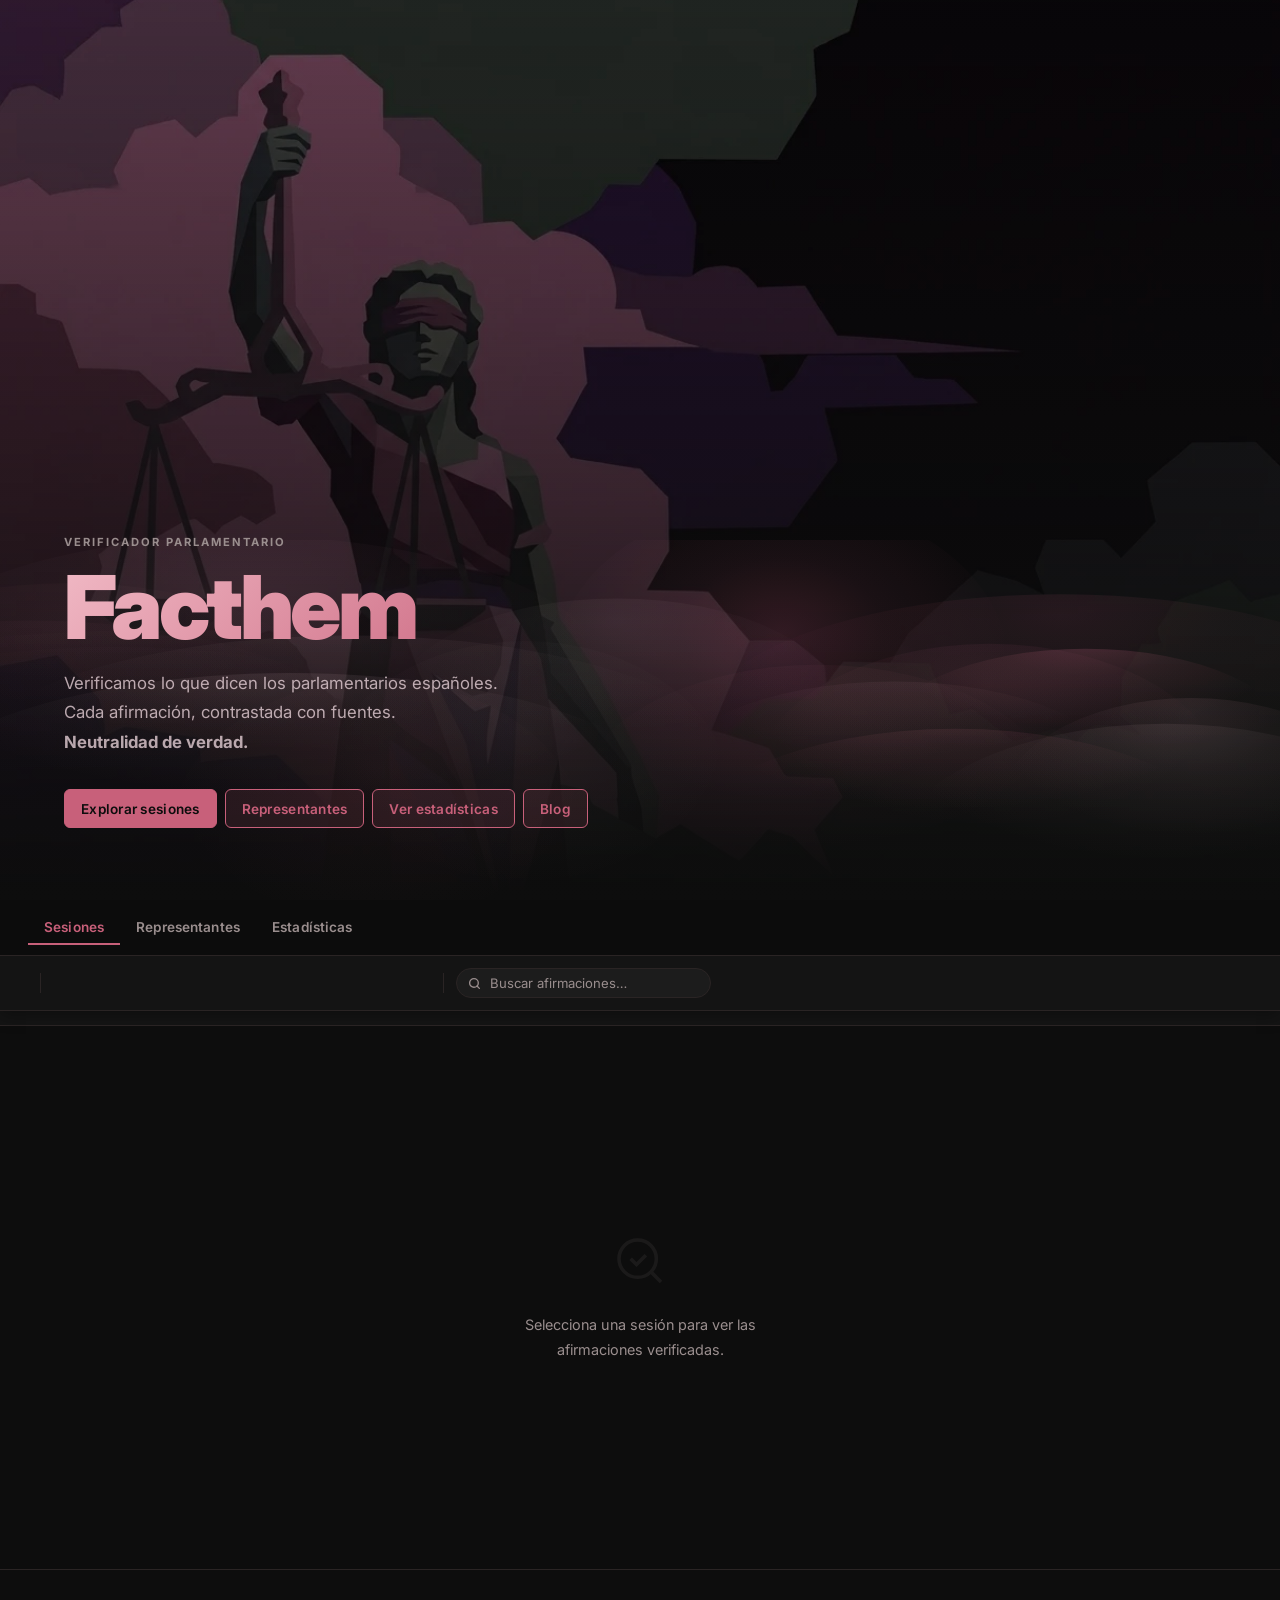
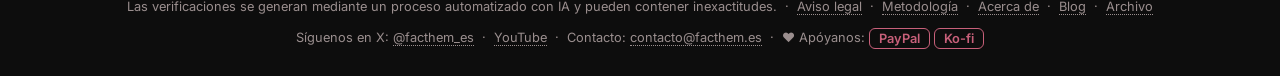
==== index.html @ 8d60a0af "added more importance for salaries" ====
<!DOCTYPE html>
<html lang="es">
<head>
  <meta charset="UTF-8" />
  <meta name="viewport" content="width=device-width, initial-scale=1.0" />
  <title>Facthem — salarios y verificaciones de políticos del Congreso</title>
  <meta name="description" content="Consulta afirmaciones verificadas y salarios públicos de políticos del Congreso: sueldo mensual, salario anual, complementos e indemnizaciones de diputados y representantes." />

  <!-- Canonical -->
  <link rel="canonical" href="https://facthem.es/" />

  <!-- Open Graph -->
  <meta property="og:type" content="website" />
  <meta property="og:url" content="https://facthem.es/" />
  <meta property="og:title" content="Facthem — salarios y verificaciones de políticos del Congreso" />
  <meta property="og:description" content="Afirmaciones verificadas y salarios públicos de políticos del Congreso: sueldo mensual, salario anual, complementos e indemnizaciones." />
  <meta property="og:image" content="https://facthem.es/assets/portada_opt.png" />
  <meta property="og:locale" content="es_ES" />
  <meta property="og:site_name" content="Facthem" />

  <!-- Twitter/X Card -->
  <meta name="twitter:card" content="summary_large_image" />
  <meta name="twitter:site" content="@facthem_ES" />
  <meta name="twitter:title" content="Facthem — salarios y verificaciones del Congreso" />
  <meta name="twitter:description" content="Consulta afirmaciones verificadas y salarios públicos de políticos del Congreso." />
  <meta name="twitter:image" content="https://facthem.es/assets/portada_opt.png" />

  <!-- Favicon -->
  <link rel="icon" href="/assets/favicon.ico" sizes="any" />
  <link rel="icon" type="image/png" sizes="32x32" href="/assets/favicon-32x32.png" />
  <link rel="icon" type="image/png" sizes="16x16" href="/assets/favicon-16x16.png" />
  <link rel="apple-touch-icon" href="/assets/apple-touch-icon.png" />
  <link rel="manifest" href="/assets/site.webmanifest" />

  <!-- Theme color -->
  <meta name="theme-color" content="#0f0f0f" />

  <!-- Structured data -->
  <script type="application/ld+json">
  {
    "@context": "https://schema.org",
    "@type": "WebSite",
    "name": "Facthem",
    "url": "https://facthem.es",
    "description": "Verificador de afirmaciones y salarios públicos de parlamentarios españoles",
    "inLanguage": "es",
    "publisher": {
      "@type": "Organization",
      "name": "Facthem",
      "url": "https://facthem.es",
      "sameAs": ["https://twitter.com/facthem_ES"]
    },
    "potentialAction": {
      "@type": "SearchAction",
      "target": {
        "@type": "EntryPoint",
        "urlTemplate": "https://facthem.es/?q={search_term_string}"
      },
      "query-input": "required name=search_term_string"
    }
  }
  </script>
  <script type="application/ld+json" id="salary-dataset-ld">
  {
    "@context": "https://schema.org",
    "@type": "Dataset",
    "name": "Salarios de políticos del Congreso de los Diputados",
    "description": "Datos consultables de sueldo mensual, salario anual, salario base, complementos e indemnizaciones de políticos del Congreso y representantes incluidos en Facthem.",
    "url": "https://facthem.es/?tab=parlamentarios",
    "inLanguage": "es",
    "keywords": [
      "salario políticos Congreso",
      "sueldo diputados",
      "salario anual políticos",
      "retribuciones Congreso",
      "complementos diputados",
      "indemnizaciones parlamentarias"
    ],
    "publisher": {
      "@type": "Organization",
      "name": "Facthem",
      "url": "https://facthem.es"
    },
    "variableMeasured": [
      "sueldo mensual total",
      "salario anual",
      "salario base mensual",
      "complementos",
      "indemnización"
    ]
  }
  </script>

  <!-- Supabase config — safe to expose (anon key, RLS enforced) -->
  <script>
    const SUPABASE_URL  = 'https://kivkdkddhjkrdafkgxmb.supabase.co';
    const SUPABASE_ANON = 'sb_publishable_hZ4T6T0F_whJfF2jjBnYJw_JJnsEdBJ';
    window.SUPABASE_URL = SUPABASE_URL;
    window.SUPABASE_ANON = SUPABASE_ANON;
  </script>

  <link rel="preconnect" href="https://fonts.googleapis.com" />
  <link rel="preconnect" href="https://fonts.gstatic.com" crossorigin />
  <link rel="preconnect" href="https://esm.sh" crossorigin />
  <link rel="preload" as="image" href="/assets/portada.webp" fetchpriority="high" />
  <link rel="preload" href="https://fonts.googleapis.com/css2?family=Inter:wght@400;500;600;700;800;900&display=swap" as="style" onload="this.onload=null;this.rel='stylesheet'" />
  <noscript><link rel="stylesheet" href="https://fonts.googleapis.com/css2?family=Inter:wght@400;500;600;700;800;900&display=swap" /></noscript>
  <link rel="stylesheet" href="css/style.css?v=20260521-salary-seo" />
  <!-- Google Tag Manager — deferred to avoid render-blocking -->
  <script>
    window.addEventListener('load', function() {
      (function(w,d,s,l,i){w[l]=w[l]||[];w[l].push({'gtm.start':new Date().getTime(),event:'gtm.js'});var f=d.getElementsByTagName(s)[0],j=d.createElement(s),dl=l!='dataLayer'?'&l='+l:'';j.async=true;j.src='https://www.googletagmanager.com/gtm.js?id='+i+dl;f.parentNode.insertBefore(j,f);})(window,document,'script','dataLayer','GTM-M6ZJVS39');
    });
  </script>
</head>
<body>
  <!-- Google Tag Manager (noscript) -->
  <noscript><iframe src="https://www.googletagmanager.com/ns.html?id=GTM-M6ZJVS39" height="0" width="0" style="display:none;visibility:hidden"></iframe></noscript>

  <!-- ── Hero ──────────────────────────────────────────────────────────────── -->
  <section class="hero">
    <div class="hero-content">
      <p class="hero-tagline">verificador parlamentario</p>
      <h1 class="hero-title">Facthem</h1>
      <p class="hero-subtitle">
        Verificamos lo que dicen los parlamentarios españoles.<br>
        Cada afirmación, contrastada con fuentes.
        <br><b>Neutralidad de verdad.</b>
      </p>
      <div class="hero-actions">
        <a class="hero-cta hero-cta--primary" href="#app-header" data-cta="sesiones">Explorar sesiones</a>
        <a class="hero-cta hero-cta--secondary" href="#app-header" data-cta="busqueda">Representantes</a>
        <a class="hero-cta hero-cta--secondary" href="#app-header" data-cta="estadisticas">Ver estadísticas</a>
        <a class="hero-cta hero-cta--secondary" href="blog.html">Blog</a>
      </div>
    </div>
  </section>

  <!-- ── Sticky app header ──────────────────────────────────────────────────── -->
  <header class="site-header" id="app-header">
    <nav class="tabs">
      <button class="tab-button active" data-tab="view-sesiones">Sesiones</button>
      <button class="tab-button" data-tab="view-busqueda">Representantes</button>
      <button class="tab-button" data-tab="view-estadisticas">Estadísticas</button>
    </nav>
    <span id="header-stats" aria-live="polite"></span>
  </header>

  <!-- ── App Views ─────────────────────────────────────────────────────────── -->
  <div class="view-container active" id="view-sesiones">
    <main id="main">

      <!-- Mobile filters toggle -->
      <button id="btn-filters-toggle" type="button" aria-expanded="false" aria-controls="filters">
        <svg width="14" height="14" viewBox="0 0 24 24" fill="none" stroke="currentColor" stroke-width="2.5" stroke-linecap="round" stroke-linejoin="round" aria-hidden="true"><line x1="4" y1="6" x2="20" y2="6"/><line x1="8" y1="12" x2="20" y2="12"/><line x1="12" y1="18" x2="20" y2="18"/></svg>
        Filtros
        <span id="filters-badge" hidden></span>
        <svg class="filters-toggle-chevron" width="12" height="12" viewBox="0 0 24 24" fill="none" stroke="currentColor" stroke-width="2.5" stroke-linecap="round" stroke-linejoin="round" aria-hidden="true"><polyline points="6 9 12 15 18 9"/></svg>
      </button>

      <!-- Unified filters bar: session selector + content filters -->
      <div id="filters">
        <div class="session-calendar-wrap" id="session-calendar-wrap"></div>

        <span class="filter-sep"></span>

        <div class="multisel" id="ms-resultado" data-placeholder="Resultado" aria-label="Filtrar por resultado"></div>
        <div class="multisel" id="ms-tematico"  data-placeholder="Temática"  aria-label="Filtrar por ámbito temático"></div>
        <div class="multisel" id="ms-politico"  data-placeholder="Político"  aria-label="Filtrar por político"></div>

        <span class="filter-sep"></span>

        <div class="search-wrap">
          <svg class="search-icon" width="13" height="13" viewBox="0 0 24 24" fill="none" stroke="currentColor" stroke-width="2.5" stroke-linecap="round" stroke-linejoin="round" aria-hidden="true">
            <circle cx="11" cy="11" r="8"/><path d="m21 21-4.35-4.35"/>
          </svg>
          <input type="search" id="search-claim" placeholder="Buscar afirmaciones…" aria-label="Buscar en afirmaciones" autocomplete="off" spellcheck="false">
        </div>

        <button id="btn-clear-filters" hidden type="button" aria-label="Limpiar todos los filtros">Limpiar filtros</button>
      </div>

      <!-- Active filter pills -->
      <div id="filter-pills" hidden aria-live="polite"></div>

      <!-- Claims -->
      <div id="claims-area">
        <div id="claims-count" aria-live="polite" hidden></div>
        <div id="claims-container">
          <div class="welcome">
            <svg width="56" height="56" viewBox="0 0 24 24" fill="none" stroke="currentColor" stroke-width="1.5">
              <circle cx="11" cy="11" r="8"/>
              <path d="m21 21-4.35-4.35"/>
              <polyline points="8 11 10.5 13.5 14.5 9.5"/>
            </svg>
            <p>Selecciona una sesión para ver las afirmaciones verificadas.</p>
          </div>
        </div>
      </div>

    </main>
  </div>

  <div class="view-container search-view" id="view-busqueda">
    <div class="search-view-content">
      <div class="search-input-area">
        <div class="politician-combobox" id="politician-combobox">
          <div class="search-wrap search-wrap--lg">
            <svg class="search-icon" width="16" height="16" viewBox="0 0 24 24" fill="none" stroke="currentColor" stroke-width="2.5" stroke-linecap="round" stroke-linejoin="round" aria-hidden="true">
              <circle cx="11" cy="11" r="8"/><path d="m21 21-4.35-4.35"/>
            </svg>
            <input
              type="text"
              id="politician-search-input"
              class="politician-search-input"
              placeholder="Escribe el nombre de un político…"
              autocomplete="off"
              spellcheck="false"
              role="combobox"
              aria-autocomplete="list"
              aria-expanded="false"
              aria-controls="politician-suggestions"
              aria-haspopup="listbox"
            />
            <button class="search-clear-btn" id="search-clear-btn" aria-label="Limpiar búsqueda" hidden>✕</button>
          </div>
          <ul id="politician-suggestions" class="politician-suggestions" role="listbox" aria-label="Políticos sugeridos" hidden></ul>
        </div>
      </div>
      <div id="search-filters" hidden>
        <div class="multisel" id="ms-search-resultado" data-placeholder="Resultado" aria-label="Filtrar por resultado"></div>
        <div class="multisel" id="ms-search-tematico"  data-placeholder="Temática"  aria-label="Filtrar por temática"></div>
        <span class="filter-sep"></span>
        <div class="search-wrap">
          <svg class="search-icon" width="13" height="13" viewBox="0 0 24 24" fill="none" stroke="currentColor" stroke-width="2.5" stroke-linecap="round" stroke-linejoin="round" aria-hidden="true">
            <circle cx="11" cy="11" r="8"/><path d="m21 21-4.35-4.35"/>
          </svg>
          <input type="search" id="search-busqueda-claim" placeholder="Buscar afirmaciones…"
                 aria-label="Buscar en afirmaciones del representante" autocomplete="off" spellcheck="false">
        </div>
      </div>
      <div id="search-results-area" class="search-results-area">
        <div class="search-welcome">
          <svg width="48" height="48" viewBox="0 0 24 24" fill="none" stroke="currentColor" stroke-width="1.5">
            <circle cx="11" cy="11" r="8"/><path d="m21 21-4.35-4.35"/>
          </svg>
          <p>Busca un político para ver todas sus afirmaciones verificadas.</p>
          <p class="search-welcome-secondary">Incluye datos públicos de retribución cuando están disponibles.</p>
        </div>
      </div>
    </div>
  </div>

  <div class="view-container dashboard-view" id="view-estadisticas">
    <div class="dashboard-content">
      <h2 class="dashboard-title">Estadísticas Globales</h2>
      <div id="dashboard-loading" class="loading">Cargando estadísticas…</div>
      <div id="dashboard-grid" class="dashboard-grid hidden"></div>
    </div>
  </div>

  <footer class="site-footer">
    <p class="footer-links">
      Las verificaciones se generan mediante un proceso automatizado con IA y pueden contener inexactitudes.
      &nbsp;·&nbsp;
      <a href="aviso.html" class="footer-link">Aviso legal</a>
      &nbsp;·&nbsp;
      <a href="metodologia.html" class="footer-link">Metodología</a>
      &nbsp;·&nbsp;
      <a href="acerca.html" class="footer-link">Acerca de</a>
      &nbsp;·&nbsp;
      <a href="blog.html" class="footer-link">Blog</a>
      &nbsp;·&nbsp;
      <a href="archive.html" class="footer-link">Archivo</a>
    </p>
    <p class="footer-links footer-links--secondary">
      Síguenos en X: <a href="https://x.com/facthem_es" class="footer-link" target="_blank" rel="noopener">@facthem_es</a>
      &nbsp;·&nbsp;
      <a href="https://www.youtube.com/@facthem_es" class="footer-link" target="_blank" rel="noopener">YouTube</a>
      &nbsp;·&nbsp;
      Contacto: <a class="footer-email" href="#" aria-label="Dirección de contacto"></a>
      &nbsp;·&nbsp;
      ♥ Apóyanos:
      <a href="https://paypal.me/hcasero" class="donate-btn" target="_blank" rel="noopener">PayPal</a>
      <a href="https://ko-fi.com/hugocasero" class="donate-btn" target="_blank" rel="noopener">Ko-fi</a>
    </p>
  </footer>

  <!-- ── Claim detail modal ───────────────────────────────────────────────── -->
  <div id="modal-overlay" role="dialog" aria-modal="true" aria-labelledby="modal-content">
    <div id="modal-card">
      <button id="modal-close" aria-label="Cerrar">✕</button>
      <div id="modal-content"></div>
    </div>
  </div>

  <script src="assets/salary-data.js?v=20260510"></script>
  <script type="module" src="js/app.js?v=20260521-salary-seo"></script>
  <script>
    window.addEventListener('error', function(e) {
      if (e.filename && e.filename.includes('supabase')) {
        var lbl = document.getElementById('session-cal-label');
        if (lbl) lbl.textContent = 'Error de conexión — recarga la página';
      }
    });
  </script>
  <script src="js/mist.js" defer></script>
  <script>
    (function () {
      var u = 'contacto', d = 'facthem' + '.' + 'es';
      var el = document.querySelector('.footer-email');
      if (el) { el.href = 'mailto:' + u + '@' + d; el.textContent = u + '\u0040' + d; }
    })();
  </script>
</body>
</html>
---- css/style.css ----
/* ── Variables ────────────────────────────────────────────────────────────── */
:root {
  --c-bg: #0d0d0d;
  --c-surface: #141414;
  --c-surface-2: #1c1c1c;
  --c-border: #2a2424;
  --c-text: #e4e0e0;
  --c-text-muted: #9a8e8e;
  --c-accent: #c8607a;
  --c-accent-dim: rgba(200, 96, 122, .12);

  --c-verdadero: #3da966;
  --c-falso: #c43e5e;
  --c-enganoso: #b07825;
  --c-parcial: #3890bc;
  --c-nv: #5c4a52;

  --c-verdadero-bg: rgba(61, 169, 102, .07);
  --c-falso-bg: rgba(196, 62, 94, .08);
  --c-enganoso-bg: rgba(176, 120, 37, .07);
  --c-parcial-bg: rgba(56, 144, 188, .07);
  --c-nv-bg: rgba(255, 255, 255, .02);

  --sidebar-w: 280px;
  --radius: 6px;
  --radius-sm: 4px;
  --radius-xs: 2px;
  --header-h: 56px;
  --shadow: 0 2px 8px rgba(0, 0, 0, .6);
  --shadow-md: 0 6px 20px rgba(0, 0, 0, .7);
}

/* ── Reset ────────────────────────────────────────────────────────────────── */
*,
*::before,
*::after {
  box-sizing: border-box;
  margin: 0;
  padding: 0;
}

html {
  scroll-behavior: smooth;
}

body {
  font-family: 'Inter', 'Segoe UI', system-ui, -apple-system, sans-serif;
  font-size: 16px;
  background: var(--c-bg);
  color: var(--c-text);
  min-height: 100vh;
  display: flex;
  flex-direction: column;
  -webkit-font-smoothing: antialiased;
}

/* ── Hero ─────────────────────────────────────────────────────────────────── */
.hero {
  position: relative;
  min-height: 100vh;
  min-height: 100dvh;
  display: flex;
  align-items: flex-end;
  padding: 5rem 5vw 4.5rem;
  flex-shrink: 0;
  overflow: hidden;
}

.hero::before {
  content: '';
  position: absolute;
  inset: 0;
  background: url('../assets/portada.webp') center 30% / cover no-repeat;
  transform: scale(var(--hero-scale, 1));
  transform-origin: center 30%;
  will-change: transform;
}

.hero::after {
  content: '';
  position: absolute;
  inset: 0;
  background: linear-gradient(to bottom,
      rgba(13, 13, 13, .2) 0%,
      rgba(13, 13, 13, .6) 55%,
      rgba(13, 13, 13, 1) 100%);
  pointer-events: none;
}

.hero-content {
  position: relative;
  z-index: 2;
  max-width: 600px;
}

.hero-tagline {
  font-size: .7rem;
  font-weight: 700;
  color: var(--c-text-muted);
  letter-spacing: .18em;
  text-transform: uppercase;
  margin-bottom: .875rem;
}

.hero-title {
  font-size: clamp(3.25rem, 8vw, 5.5rem);
  font-weight: 900;
  letter-spacing: -.04em;
  line-height: 1;
  background: linear-gradient(135deg, #f0b8c4 0%, #c8607a 100%);
  -webkit-background-clip: text;
  -webkit-text-fill-color: transparent;
  background-clip: text;
  margin-bottom: 1.125rem;
}

.hero-subtitle {
  font-size: 1.05rem;
  line-height: 1.75;
  color: rgba(232, 210, 216, .78);
  max-width: 460px;
  margin-bottom: 2rem;
}

.hero-actions {
  display: flex;
  gap: .5rem;
  flex-wrap: nowrap;
}

.hero-cta {
  display: inline-flex;
  align-items: center;
  gap: .5rem;
  padding: .65rem 1rem;
  font-size: .85rem;
  font-weight: 600;
  font-family: inherit;
  border-radius: var(--radius);
  text-decoration: none;
  letter-spacing: .02em;
  transition: background .15s, color .15s, border-color .15s;
  cursor: pointer;
}

.hero-cta--primary {
  background: var(--c-accent);
  border: 1px solid var(--c-accent);
  color: var(--c-bg);
}

.hero-cta--primary:hover {
  background: #d97090;
  border-color: #d97090;
}

.hero-cta--secondary {
  background: var(--c-accent-dim);
  border: 1px solid var(--c-accent);
  color: var(--c-accent);
}

.hero-cta--secondary:hover {
  background: rgba(200, 96, 122, .22);
}

/* ── Header ───────────────────────────────────────────────────────────────── */
.site-header {
  background: rgba(13, 13, 13, .9);
  backdrop-filter: blur(14px);
  -webkit-backdrop-filter: blur(14px);
  border-bottom: 1px solid var(--c-border);
  height: var(--header-h);
  padding: 0 1.75rem;
  display: flex;
  align-items: center;
  position: sticky;
  top: 0;
  z-index: 10;
  flex-shrink: 0;
}

/* ── Header stats ─────────────────────────────────────────────────────────── */
#header-stats {
  margin-left: auto;
  font-size: .72rem;
  font-weight: 500;
  color: var(--c-text-muted);
  letter-spacing: .02em;
  white-space: nowrap;
}

#header-stats strong {
  color: var(--c-text);
  font-weight: 700;
}

/* ── Tabs ─────────────────────────────────────────────────────────────────── */
.tabs {
  display: flex;
  gap: 0;
}

.tab-button {
  background: none;
  border: none;
  border-bottom: 2px solid transparent;
  padding: .5rem 1rem;
  font-size: .85rem;
  font-weight: 600;
  color: var(--c-text-muted);
  cursor: pointer;
  transition: color .15s, border-color .15s;
  font-family: inherit;
  letter-spacing: .01em;
  border-radius: 0;
}

.tab-button:hover {
  color: var(--c-text);
}

.tab-button.active {
  color: var(--c-accent);
  border-bottom-color: var(--c-accent);
}

/* ── Views ────────────────────────────────────────────────────────────────── */
.view-container {
  display: none;
  flex: 1;
  overflow: hidden;
  height: calc(100vh - var(--header-h));
  height: calc(100dvh - var(--header-h));
}

.view-container.active {
  display: flex;
}

.dashboard-view.active {
  display: block;
}

/* ── Main ─────────────────────────────────────────────────────────────────── */
#main {
  flex: 1;
  display: flex;
  flex-direction: column;
  overflow: hidden;
  background: var(--c-bg);
}

/* ── Filters bar ──────────────────────────────────────────────────────────── */
#filters {
  background: var(--c-surface);
  border-bottom: 1px solid var(--c-border);
  padding: .75rem 1.75rem;
  display: flex;
  gap: .6rem;
  flex-wrap: wrap;
  align-items: center;
  box-shadow: 0 4px 16px rgba(0, 0, 0, .35);
  position: relative;
  z-index: 9;
  flex-shrink: 0;
}

#filters select {
  padding: .38rem 2rem .38rem 1rem;
  border: 1px solid var(--c-border);
  border-radius: 20px;
  background-color: var(--c-surface-2);
  background-image: url("data:image/svg+xml,%3Csvg xmlns='http://www.w3.org/2000/svg' width='10' height='10' viewBox='0 0 24 24' fill='none' stroke='%236a6060' stroke-width='2.5' stroke-linecap='round' stroke-linejoin='round'%3E%3Cpolyline points='6 9 12 15 18 9'/%3E%3C/svg%3E");
  background-repeat: no-repeat;
  background-position: right .75rem center;
  color: var(--c-text);
  font-size: .82rem;
  font-family: inherit;
  cursor: pointer;
  transition: border-color .15s, background-color .15s;
  appearance: none;
  -webkit-appearance: none;
  line-height: 1.4;
}

#filters select:hover {
  border-color: var(--c-accent);
}

#filters select:focus {
  outline: 2px solid rgba(200, 96, 122, .4);
  outline-offset: 2px;
}

#filters select option {
  background: #1c1c1c;
  color: #e4e0e0;
  padding: .35rem .75rem;
  font-size: .82rem;
}

#filters select optgroup {
  background: #141414;
  color: #6a6060;
  font-size: .75rem;
}

#filter-session {
  min-width: 200px;
  font-weight: 600;
}

/* ── Search in filters bar ────────────────────────────────────────────────── */
.search-wrap {
  position: relative;
  display: flex;
  align-items: center;
}

.search-icon {
  position: absolute;
  left: .75rem;
  color: var(--c-text-muted);
  pointer-events: none;
  flex-shrink: 0;
}

#search-claim {
  padding: .38rem 1rem .38rem 2.1rem;
  border: 1px solid var(--c-border);
  border-radius: 20px;
  background: var(--c-surface-2);
  color: var(--c-text);
  font-size: .82rem;
  font-family: inherit;
  min-width: 190px;
  transition: border-color .15s, background-color .15s;
  outline: none;
  -webkit-appearance: none;
}

#search-claim::placeholder {
  color: var(--c-text-muted);
}

#search-claim:hover {
  border-color: var(--c-accent);
}

#search-claim:focus {
  outline: 2px solid rgba(200, 96, 122, .4);
  outline-offset: 2px;
}

#search-claim::-webkit-search-cancel-button {
  cursor: pointer;
  opacity: .5;
}

#search-filters {
  display: flex;
  gap: .6rem;
  flex-wrap: wrap;
  align-items: center;
  margin: 0 0 1.25rem;
  padding: .6rem .875rem;
  background: var(--c-surface);
  border: 1px solid var(--c-border);
  border-radius: var(--radius);
}

#search-busqueda-claim {
  padding: .38rem 1rem .38rem 2.1rem;
  border: 1px solid var(--c-border);
  border-radius: 20px;
  background: var(--c-surface-2);
  color: var(--c-text);
  font-size: .82rem;
  font-family: inherit;
  min-width: 190px;
  transition: border-color .15s, background-color .15s;
  outline: none;
  -webkit-appearance: none;
}
#search-busqueda-claim::placeholder { color: var(--c-text-muted); }
#search-busqueda-claim:hover { border-color: var(--c-accent); }
#search-busqueda-claim:focus { outline: 2px solid rgba(200, 96, 122, .4); outline-offset: 2px; }
#search-busqueda-claim::-webkit-search-cancel-button { cursor: pointer; opacity: .5; }

.filter-sep {
  width: 1px;
  height: 1.25rem;
  background: var(--c-border);
  flex-shrink: 0;
  margin: 0 .125rem;
}

/* ── Claims area ──────────────────────────────────────────────────────────── */
#claims-area {
  flex: 1;
  overflow-y: auto;
  padding: 1.5rem 1.75rem;
}

#claims-container {
  display: grid;
  grid-template-columns: repeat(3, 1fr);
  gap: 1.25rem;
  align-content: start;
}

/* ── Session divider (multi-session days) ─────────────────────────────────── */
.session-divider {
  grid-column: 1 / -1;
  display: flex;
  align-items: center;
  gap: .75rem;
  margin-top: .25rem;
}

.session-divider span {
  font-size: .72rem;
  font-weight: 700;
  text-transform: uppercase;
  letter-spacing: .06em;
  color: var(--c-text-muted);
  white-space: nowrap;
}

.session-divider::after {
  content: '';
  flex: 1;
  height: 1px;
  background: var(--c-border);
}

/* ── Claim card ───────────────────────────────────────────────────────────── */
.claim-card {
  position: relative;
  background: var(--c-surface);
  border: 1px solid var(--c-border);
  border-top: 3px solid var(--c-nv);
  border-radius: var(--radius);
  padding: 1.25rem;
  box-shadow: var(--shadow);
  transition: box-shadow .15s, transform .1s;
  display: flex;
  flex-direction: column;
}

.claim-card[data-gobierno] {
  overflow: hidden;
}

.claim-card[data-gobierno]::after {
  content: '🏛️';
  position: absolute;
  bottom: -1.20rem;
  right: -2rem;
  font-size: 8rem;
  opacity: .05;
  pointer-events: none;
  line-height: 1;
}

.claim-card:hover {
  box-shadow: var(--shadow-md);
  transform: translateY(-1px);
}

.claim-card[data-resultado="verdadero"] {
  border-top-color: var(--c-verdadero);
  background: linear-gradient(180deg, var(--c-verdadero-bg) 0%, var(--c-surface) 35%);
}

.claim-card[data-resultado="falso"] {
  border-top-color: var(--c-falso);
  background: linear-gradient(180deg, var(--c-falso-bg) 0%, var(--c-surface) 35%);
}

.claim-card[data-resultado="enganoso"] {
  border-top-color: var(--c-enganoso);
  background: linear-gradient(180deg, var(--c-enganoso-bg) 0%, var(--c-surface) 35%);
}

.claim-card[data-resultado="parcial"] {
  border-top-color: var(--c-parcial);
  background: linear-gradient(180deg, var(--c-parcial-bg) 0%, var(--c-surface) 35%);
}

.claim-card[data-resultado="nv"] {
  border-top-color: var(--c-nv);
  background: linear-gradient(180deg, var(--c-nv-bg) 0%, var(--c-surface) 35%);
}

.claim-header {
  display: flex;
  justify-content: space-between;
  align-items: flex-start;
  gap: .75rem;
  margin-bottom: .875rem;
  flex-wrap: wrap;
}

.claim-meta-top {
  display: flex;
  align-items: center;
  gap: .4rem;
  flex-wrap: wrap;
  flex: 1;
  min-width: 0;
}

.politician-name {
  font-weight: 700;
  font-size: .9rem;
  color: var(--c-text);
}

.politician-link {
  color: inherit;
  font-weight: inherit;
  text-decoration: none;
}

.politician-link:hover {
  color: var(--c-accent);
}

.politician-name.unknown {
  color: var(--c-text-muted);
  font-style: italic;
}

.grupo-badge {
  font-size: .65rem;
  font-weight: 500;
  padding: .15rem .4rem;
  border-radius: var(--radius-xs);
  background: rgba(255, 255, 255, .05);
  color: var(--c-text-muted);
  border: 1px solid var(--c-border);
  white-space: nowrap;
}

.politician-partido {
  font-size: .75rem;
  font-weight: 400;
  color: var(--c-text-muted);
  margin-left: .25rem;
}

.politician-gobierno {
  font-size: .8rem;
  margin-left: .35rem;
  cursor: default;
}

/* ── Resultado badge ──────────────────────────────────────────────────────── */
.resultado-badge {
  font-size: .65rem;
  font-weight: 800;
  letter-spacing: .08em;
  padding: .3rem .7rem;
  border-radius: var(--radius-xs);
  white-space: nowrap;
  flex-shrink: 0;
  text-transform: uppercase;
  display: inline-flex;
  align-items: center;
  gap: .3rem;
}

.resultado-badge::before {
  content: '';
  display: inline-block;
  width: 6px;
  height: 6px;
  border-radius: 50%;
  background: currentColor;
  flex-shrink: 0;
}

.resultado-verdadero {
  background: rgba(61, 169, 102, .15);
  color: var(--c-verdadero);
  border: 1px solid rgba(61, 169, 102, .4);
}

.resultado-falso {
  background: rgba(196, 62, 94, .15);
  color: var(--c-falso);
  border: 1px solid rgba(196, 62, 94, .4);
}

.resultado-enganoso {
  background: rgba(176, 120, 37, .15);
  color: var(--c-enganoso);
  border: 1px solid rgba(176, 120, 37, .4);
}

.resultado-parcial {
  background: rgba(56, 144, 188, .15);
  color: var(--c-parcial);
  border: 1px solid rgba(56, 144, 188, .4);
}

.resultado-nv {
  background: rgba(92, 74, 82, .2);
  color: #8a7880;
  border: 1px solid rgba(92, 74, 82, .35);
}

/* ── Claim text ───────────────────────────────────────────────────────────── */
.claim-text {
  font-size: .9rem;
  line-height: 1.7;
  color: var(--c-text);
  padding: 0 0 .875rem 2.25rem;
  margin-bottom: 0;
  cursor: help;
  font-style: italic;
  flex: 1;
  position: relative;
}

.claim-text::before {
  content: '\201C';
  position: absolute;
  left: -.1rem;
  top: -.55rem;
  font-size: 3.5rem;
  line-height: 1;
  font-weight: 900;
  font-style: normal;
  color: var(--c-accent);
  opacity: .35;
  font-family: Georgia, 'Times New Roman', serif;
  pointer-events: none;
  user-select: none;
}

/* ── Confidence bar ───────────────────────────────────────────────────────── */
.confidence-bar {
  display: flex;
  align-items: center;
  gap: .625rem;
  margin-bottom: .75rem;
}

.confidence-track {
  width: 110px;
  height: 4px;
  background: var(--c-border);
  border-radius: 99px;
  overflow: hidden;
  flex-shrink: 0;
}

.confidence-fill {
  height: 100%;
  border-radius: 99px;
  background: var(--c-accent);
}

.confidence-fill.confidence-verdadero {
  background: var(--c-verdadero);
}

.confidence-fill.confidence-falso {
  background: var(--c-falso);
}

.confidence-fill.confidence-enganoso {
  background: var(--c-enganoso);
}

.confidence-fill.confidence-parcial {
  background: var(--c-parcial);
}

.confidence-fill.confidence-nv {
  background: var(--c-nv);
}

.confidence-label {
  font-size: .68rem;
  color: var(--c-text-muted);
  font-weight: 500;
}

/* ── Tags ─────────────────────────────────────────────────────────────────── */
.claim-tags {
  display: flex;
  gap: .3rem;
  flex-wrap: wrap;
  margin-bottom: .75rem;
}

.tag {
  font-size: .65rem;
  font-weight: 600;
  padding: .18rem .45rem;
  border-radius: var(--radius-xs);
  border: 1px solid var(--c-border);
  color: var(--c-text-muted);
  background: rgba(255, 255, 255, .03);
  letter-spacing: .01em;
}

.tag-tematico {
  background: rgba(200, 96, 122, .08);
  border-color: rgba(200, 96, 122, .22);
  color: #e8a0b0;
}

.tag-geo {
  background: rgba(56, 144, 188, .07);
  border-color: rgba(56, 144, 188, .22);
  color: #5bbde0;
}

.tag-tipo {
  background: rgba(61, 169, 102, .07);
  border-color: rgba(61, 169, 102, .22);
  color: #70cc90;
}

/* ── Detail section ───────────────────────────────────────────────────────── */
.claim-detail {
  display: none;
  background: var(--c-surface-2);
  border: 1px solid var(--c-border);
  border-radius: var(--radius-sm);
  padding: .875rem 1rem;
  margin-top: .75rem;
}

.claim-detail.open {
  display: block;
}

.claim-detail dl {
  display: flex;
  flex-direction: column;
  gap: .75rem;
}

.detail-row dt {
  font-size: .6rem;
  font-weight: 700;
  text-transform: uppercase;
  letter-spacing: .1em;
  color: var(--c-text-muted);
  margin-bottom: .2rem;
}

.detail-row dd {
  font-size: .875rem;
  line-height: 1.6;
  color: var(--c-text);
}

.detail-errores dd {
  background: rgba(196, 62, 94, .08);
  border: 1px solid rgba(196, 62, 94, .2);
  border-radius: var(--radius-sm);
  padding: .5rem .75rem;
  color: var(--c-falso);
}

.detail-errores dd em {
  font-style: italic;
}

.detail-errores dt {
  color: var(--c-falso);
}

.detail-list {
  list-style: none;
  padding: 0;
  margin: 0;
  display: flex;
  flex-direction: column;
  gap: .35rem;
}

.detail-list li {
  padding-left: 1rem;
  position: relative;
  font-size: .875rem;
  line-height: 1.6;
  color: var(--c-text);
}

.detail-list li::before {
  content: '•';
  position: absolute;
  left: .2rem;
  font-weight: 700;
  color: var(--c-accent);
}

.detail-list.omisiones li::before {
  color: var(--c-enganoso);
}

.detail-list.fuentes li::before {
  color: var(--c-parcial);
}

/* ── Source links ─────────────────────────────────────────────────────────── */
.source-link {
  color: var(--c-parcial);
  text-decoration: none;
  font-weight: 600;
  font-size: .875rem;
}

.source-link:hover {
  text-decoration: underline;
}

.source-dato {
  display: block;
  font-size: .78rem;
  color: var(--c-text-muted);
  font-style: italic;
  margin-top: .15rem;
  line-height: 1.5;
}

/* ── Fuente tipo badge ────────────────────────────────────────────────────── */
.source-tipo {
  display: inline-block;
  font-size: .57rem;
  font-weight: 700;
  text-transform: uppercase;
  letter-spacing: .08em;
  padding: .1rem .38rem;
  border-radius: 3px;
  margin-right: .45rem;
  vertical-align: middle;
  position: relative;
  top: -.05em;
  flex-shrink: 0;
}

.source-tipo--primaria {
  background: rgba(200, 96, 122, .15);
  border: 1px solid rgba(200, 96, 122, .35);
  color: var(--c-accent);
}

.source-tipo--academica {
  background: rgba(176, 120, 37, .12);
  border: 1px solid rgba(176, 120, 37, .3);
  color: var(--c-enganoso);
}

.source-tipo--secundaria {
  background: rgba(255, 255, 255, .04);
  border: 1px solid var(--c-border);
  color: var(--c-text-muted);
}

.source-tipo--terciaria {
  background: rgba(255, 255, 255, .03);
  border: 1px solid var(--c-border);
  color: var(--c-text-muted);
  opacity: .65;
}

/* ── Primary source item highlight ───────────────────────────────────────── */
.fuente-item--primary {
  border-left: 2px solid rgba(200, 96, 122, .35);
  padding-left: calc(1rem - 2px);
  background: rgba(200, 96, 122, .04);
  border-radius: 0 var(--radius-xs) var(--radius-xs) 0;
  margin-left: -.2rem;
  padding-right: .35rem;
  padding-top: .2rem;
  padding-bottom: .2rem;
}

.fuente-item--primary::before {
  color: var(--c-accent) !important;
}

/* ── Toggle button ────────────────────────────────────────────────────────── */
.claim-toggle {
  display: inline-block;
  text-decoration: none;
  background: none;
  border: 1px solid var(--c-border);
  border-radius: var(--radius-xs);
  padding: .3rem .875rem;
  font-size: .75rem;
  font-weight: 600;
  font-family: inherit;
  color: var(--c-text-muted);
  cursor: pointer;
  transition: border-color .12s, color .12s;
  align-self: flex-start;
}

.claim-toggle:hover {
  border-color: var(--c-accent);
  color: var(--c-accent);
}

/* ── Claim actions row ─────────────────────────────────────────────────────── */
.claim-actions {
  display: flex;
  align-items: center;
  gap: .5rem;
  margin-top: .75rem;
}

/* ── Share button ──────────────────────────────────────────────────────────── */
.share-wrapper { position: relative; margin-left: auto; }

.share-btn {
  background: none;
  border: 1px solid var(--c-border);
  border-radius: var(--radius-xs);
  padding: .3rem .5rem;
  color: var(--c-text-muted);
  cursor: pointer;
  display: flex;
  align-items: center;
  gap: .35rem;
  font-size: .75rem;
  font-weight: 600;
  font-family: inherit;
  transition: border-color .12s, color .12s;
}
.share-btn:hover { border-color: var(--c-accent); color: var(--c-accent); }

/* ── Share dropdown menu ────────────────────────────────────────────────────── */
.share-menu {
  position: absolute;
  bottom: calc(100% + 6px);
  right: 0;
  left: auto;
  background: var(--c-surface);
  border: 1px solid var(--c-border);
  border-radius: var(--radius);
  box-shadow: var(--shadow-md);
  min-width: 160px;
  z-index: 200;
  overflow: hidden;
}
.share-menu[hidden] { display: none; }

.share-option {
  display: flex;
  align-items: center;
  gap: .5rem;
  width: 100%;
  padding: .55rem .875rem;
  font-size: .8rem;
  font-family: inherit;
  font-weight: 500;
  color: var(--c-text);
  background: none;
  border: none;
  cursor: pointer;
  text-decoration: none;
  white-space: nowrap;
  transition: background .1s;
}
.share-option:hover { background: rgba(255,255,255,.06); }

/* ── Modal share section ────────────────────────────────────────────────────── */
.modal-share {
  margin-top: 1.5rem;
  padding-top: 1rem;
  border-top: 1px solid var(--c-border);
}
.modal-share .share-menu { left: 0; right: auto; }

/* ── States ───────────────────────────────────────────────────────────────── */
.loading,
.empty,
.error {
  padding: 3rem;
  text-align: center;
  color: var(--c-text-muted);
  font-size: .9rem;
  grid-column: 1 / -1;
}

.error {
  color: var(--c-falso);
}

@keyframes pulse {

  0%,
  100% {
    opacity: 1
  }

  50% {
    opacity: .35
  }
}

.loading {
  animation: pulse 1.6s ease-in-out infinite;
}

/* ── Welcome state ────────────────────────────────────────────────────────── */
.welcome {
  display: flex;
  flex-direction: column;
  align-items: center;
  justify-content: center;
  min-height: 55vh;
  gap: 1.5rem;
  color: var(--c-text-muted);
  text-align: center;
  padding: 2rem;
  grid-column: 1 / -1;
}

.welcome svg {
  opacity: .1;
}

.welcome p {
  max-width: 280px;
  font-size: .9rem;
  line-height: 1.7;
}

/* ── Dashboard ────────────────────────────────────────────────────────────── */
.dashboard-view {
  overflow-y: auto;
  background: var(--c-bg);
  padding: 2rem 1.75rem;
  height: calc(100vh - var(--header-h));
  height: calc(100dvh - var(--header-h));
}

.dashboard-content {
  max-width: 1100px;
  margin: 0 auto;
  width: 100%;
}

.dashboard-title {
  font-size: 1.1rem;
  font-weight: 800;
  color: var(--c-text);
  margin-bottom: 2rem;
  letter-spacing: -.02em;
}

.dashboard-grid {
  display: grid;
  grid-template-columns: repeat(auto-fill, minmax(240px, 1fr));
  gap: 1.25rem;
}

.dashboard-grid.hidden {
  display: none;
}

.stat-card {
  background: var(--c-surface);
  border: 1px solid var(--c-border);
  border-top: 3px solid var(--c-accent);
  border-radius: var(--radius);
  padding: 1.5rem;
  box-shadow: var(--shadow);
  display: flex;
  flex-direction: column;
  gap: .4rem;
  transition: transform .15s, box-shadow .15s;
}

.stat-card:hover {
  transform: translateY(-2px);
  box-shadow: var(--shadow-md);
}

.stat-title {
  font-size: .6rem;
  font-weight: 700;
  color: var(--c-text-muted);
  text-transform: uppercase;
  letter-spacing: .13em;
  min-height: 1.8rem;
}

.stat-value {
  font-size: 1.9rem;
  font-weight: 900;
  color: var(--c-text);
  line-height: 1.2;
  letter-spacing: -.03em;
}

.stat-subtitle {
  font-size: .82rem;
  color: var(--c-text-muted);
}

.stat-subtitle.falso-subtitle {
  color: var(--c-falso);
  font-weight: 500;
}

.stat-desc {
  font-size: .72rem;
  color: var(--c-text-muted);
  line-height: 1.5;
  margin-top: .4rem;
  font-style: italic;
  opacity: .75;
}

.stat-card--list {
  grid-column: 1 / -1;
}

.stat-breakdown {
  display: flex;
  flex-direction: column;
  gap: .35rem;
  margin-top: .6rem;
  padding-top: .6rem;
  border-top: 1px solid var(--c-border, rgba(255,255,255,.08));
}

.stat-breakdown-row {
  display: grid;
  grid-template-columns: 1fr auto 3.25rem;
  align-items: baseline;
  gap: .75rem;
  font-size: .82rem;
  color: var(--c-text-muted);
  font-variant-numeric: tabular-nums;
}

.stat-breakdown-count {
  color: var(--c-accent);
  font-weight: 700;
  text-align: right;
}

.stat-breakdown--danger .stat-breakdown-count {
  color: var(--c-falso);
}

.stat-breakdown-pct {
  color: var(--c-text-muted);
  text-align: right;
}

.stat-dual {
  display: flex;
  flex-direction: column;
  gap: 1rem;
  margin-top: .5rem;
}

.stat-dual-col {
  padding-left: 0;
}

.stat-dual-col + .stat-dual-col {
  border-top: 1px solid var(--c-border, rgba(255,255,255,.08));
  padding-top: 1rem;
}

.stat-dual-label {
  font-size: .65rem;
  text-transform: uppercase;
  letter-spacing: .05em;
  color: var(--c-text-muted);
  margin-bottom: .2rem;
}

.stat-card--dual .stat-value {
  font-size: 1.15rem;
  line-height: 1.3;
}

.stat-event-list {
  display: flex;
  flex-direction: column;
  gap: .65rem;
  margin-top: .65rem;
  padding-top: .7rem;
  border-top: 1px solid var(--c-border, rgba(255,255,255,.08));
}

.stat-event-row {
  display: flex;
  flex-direction: column;
  gap: .15rem;
}

.stat-event-label {
  font-size: .65rem;
  text-transform: uppercase;
  letter-spacing: .05em;
  color: var(--c-text-muted);
  font-weight: 700;
}

.stat-event-value {
  color: var(--c-text);
  font-size: .92rem;
  font-weight: 800;
  line-height: 1.3;
}

.stat-list {
  display: flex;
  flex-direction: column;
  gap: .5rem;
  margin-top: .5rem;
}

.stat-list-row {
  display: flex;
  justify-content: space-between;
  align-items: baseline;
  gap: .5rem;
  font-size: 1rem;
}

.stat-list-tema {
  color: var(--c-text);
}

.stat-list-partido {
  color: var(--c-accent);
  font-weight: 700;
  font-size: .9rem;
  white-space: nowrap;
}

.stat-list--table {
  display: grid;
  grid-template-columns: 1fr auto auto;
  gap: .5rem 2.5rem;
  align-items: baseline;
}

.stat-list--table .stat-list-row {
  display: contents;
}

@media (max-width: 640px) {
  .stat-list--table {
    gap: .4rem .75rem;
  }
  .stat-list-partido {
    white-space: normal;
    word-break: break-word;
    text-align: right;
    font-size: .8rem;
  }
}

.stat-list-row--header .stat-list-col-label {
  color: var(--c-text-muted);
  font-weight: 600;
  font-size: .75rem;
  text-transform: uppercase;
  letter-spacing: .04em;
}

.stat-desc--footnote {
  border-top: 1px solid var(--c-border, rgba(255, 255, 255, .08));
  padding-top: .5rem;
  margin-top: .75rem;
  font-style: normal;
  opacity: 1;
}

/* ── Footer ───────────────────────────────────────────────────────────────── */
.site-footer {
  background: var(--c-bg);
  border-top: 1px solid var(--c-border);
  padding: 1.5rem 1.75rem;
  text-align: center;
  flex-shrink: 0;
}

.site-footer p {
  font-size: .8rem;
  color: var(--c-text-muted);
  line-height: 2;
}

.footer-links {
  margin: 0;
}

.footer-links + .footer-links {
  margin-top: .35rem;
}

.footer-email,
.footer-link {
  color: var(--c-text-muted);
  text-decoration: none;
  border-bottom: 1px dotted currentColor;
}

.footer-email:hover,
.footer-link:hover {
  color: var(--c-accent);
}

/* ── Donation buttons ─────────────────────────────────────────────────────── */
.donate-btn {
  display: inline;
  padding: 0.15rem 0.55rem;
  font-size: inherit;
  font-weight: 600;
  border-radius: var(--radius);
  border: 1px solid var(--c-accent);
  color: var(--c-accent);
  text-decoration: none;
  vertical-align: middle;
  transition: background 0.15s, color 0.15s;
}

.donate-btn:hover {
  background: var(--c-accent);
  color: var(--c-bg);
}

/* ── Modal ────────────────────────────────────────────────────────────────── */
#modal-overlay {
  display: none;
  position: fixed;
  inset: 0;
  background: rgba(0, 0, 0, .72);
  backdrop-filter: blur(8px);
  -webkit-backdrop-filter: blur(8px);
  z-index: 200;
  align-items: center;
  justify-content: center;
  padding: 1.5rem;
}

#modal-overlay.open {
  display: flex;
}

#modal-card {
  background: var(--c-surface);
  border: 1px solid var(--c-border);
  border-top: 3px solid var(--c-nv);
  border-radius: var(--radius);
  max-width: 680px;
  width: 100%;
  max-height: 88vh;
  max-height: 88dvh;
  overflow-y: auto;
  padding: 2rem 2rem 1.75rem;
  position: relative;
  box-shadow: 0 24px 64px rgba(0, 0, 0, .85);
  animation: modal-in .15s ease;
}

#modal-content {
  padding-top: 3rem;
}

#modal-card[data-resultado="verdadero"] {
  border-top-color: var(--c-verdadero);
}

#modal-card[data-resultado="falso"] {
  border-top-color: var(--c-falso);
}

#modal-card[data-resultado="enganoso"] {
  border-top-color: var(--c-enganoso);
}

#modal-card[data-resultado="parcial"] {
  border-top-color: var(--c-parcial);
}

#modal-close {
  position: absolute;
  top: 1rem;
  right: 1rem;
  background: rgba(255, 255, 255, .06);
  border: 1px solid var(--c-border);
  border-radius: var(--radius-xs);
  color: var(--c-text-muted);
  font-size: .85rem;
  width: 2rem;
  height: 2rem;
  display: flex;
  align-items: center;
  justify-content: center;
  cursor: pointer;
  transition: background .12s, color .12s;
  flex-shrink: 0;
}

#modal-close:hover {
  background: rgba(255, 255, 255, .12);
  color: var(--c-text);
}

.modal-claim-text {
  font-size: .95rem;
  line-height: 1.75;
}

.modal-detail-list {
  display: flex;
  flex-direction: column;
  gap: 1rem;
  border-top: 1px solid var(--c-border);
  padding-top: 1.25rem;
  margin-top: .25rem;
}

@keyframes modal-in {
  from {
    opacity: 0;
    transform: translateY(10px) scale(.98);
  }

  to {
    opacity: 1;
    transform: translateY(0) scale(1);
  }
}

/* ── Search view ──────────────────────────────────────────────────────────── */
.search-view.active {
  display: block;
  overflow-y: auto;
  background: var(--c-bg);
  height: calc(100vh - var(--header-h));
  height: calc(100dvh - var(--header-h));
}

.search-view-content {
  max-width: 1200px;
  margin: 0 auto;
  padding: 2rem 1.75rem;
  width: 100%;
}

.search-input-area {
  margin-bottom: 2rem;
}

.search-wrap--lg {
  position: relative;
  display: flex;
  align-items: center;
}

.search-wrap--lg .search-icon {
  position: absolute;
  left: 1rem;
  color: var(--c-text-muted);
  pointer-events: none;
}

.politician-search-input {
  width: 100%;
  padding: .75rem 3rem .75rem 2.75rem;
  border: 1px solid var(--c-border);
  border-radius: var(--radius);
  background: var(--c-surface);
  color: var(--c-text);
  font-size: 1rem;
  font-family: inherit;
  transition: border-color .15s, box-shadow .15s;
  outline: none;
}

.politician-search-input::placeholder {
  color: var(--c-text-muted);
}

.politician-search-input:hover {
  border-color: var(--c-accent);
}

.politician-search-input:focus {
  border-color: var(--c-accent);
  box-shadow: 0 0 0 3px var(--c-accent-dim);
}

.politician-search-input:disabled {
  opacity: .5;
  cursor: not-allowed;
}

.search-clear-btn {
  position: absolute;
  right: .75rem;
  background: none;
  border: none;
  color: var(--c-text-muted);
  cursor: pointer;
  font-size: .85rem;
  padding: .25rem;
  line-height: 1;
  border-radius: var(--radius-xs);
  transition: color .12s;
}

.search-clear-btn:hover {
  color: var(--c-text);
}

.politician-combobox {
  position: relative;
}

.politician-suggestions {
  position: absolute;
  top: calc(100% + 4px);
  left: 0;
  right: 0;
  z-index: 50;
  background: var(--c-surface);
  border: 1px solid var(--c-border);
  border-radius: var(--radius);
  box-shadow: var(--shadow-md);
  list-style: none;
  padding: .375rem 0;
  margin: 0;
  max-height: 320px;
  overflow-y: auto;
}

.suggestion-item {
  display: flex;
  align-items: center;
  justify-content: flex-start;
  gap: .5rem;
  padding: .55rem 1rem;
  font-size: .9rem;
  color: var(--c-text);
  cursor: pointer;
  transition: background .1s;
}

.suggestion-item:hover,
.suggestion-item--active {
  background: var(--c-surface-2);
}

.suggestion-item--active {
  outline: 1px solid var(--c-accent);
  outline-offset: -1px;
}

.suggestion-partido {
  font-size: .7rem;
  font-weight: 500;
  color: var(--c-text-muted);
  white-space: nowrap;
  flex-shrink: 0;
}

.suggestion-mark {
  background: none;
  color: var(--c-accent);
  font-weight: 700;
}

.search-results-area {
  width: 100%;
}

.politician-panel {
  display: grid;
  grid-template-columns: 116px 1fr;
  gap: 1.25rem;
  padding: 1rem;
  margin-bottom: 1.25rem;
  background: var(--c-surface);
  border: 1px solid var(--c-border);
  border-radius: var(--radius);
  box-shadow: var(--shadow);
}

.politician-panel--no-photo {
  grid-template-columns: 1fr;
}

.politician-panel-photo {
  width: 116px;
  aspect-ratio: 1 / 1.18;
  object-fit: cover;
  object-position: center top;
  border-radius: var(--radius-sm);
  border: 1px solid var(--c-border);
  background: var(--c-surface-2);
}

.politician-panel-body {
  min-width: 0;
  display: flex;
  flex-direction: column;
  gap: .9rem;
}

.politician-panel-header {
  display: flex;
  align-items: flex-start;
  justify-content: space-between;
  gap: 1rem;
}

.politician-panel h2 {
  font-size: 1.15rem;
  line-height: 1.25;
  font-weight: 800;
  color: var(--c-text);
}

.politician-panel-meta {
  display: flex;
  align-items: center;
  gap: .4rem;
  flex-wrap: wrap;
  margin-top: .35rem;
  font-size: .78rem;
  color: var(--c-text-muted);
}

.politician-panel-meta span:not(:last-child)::after {
  content: '·';
  margin-left: .4rem;
  opacity: .55;
}

.politician-panel-stats {
  display: grid;
  grid-template-columns: repeat(5, minmax(0, 1fr));
  gap: .5rem;
}

.politician-panel-stat {
  min-width: 0;
  padding: .6rem;
  border: 1px solid var(--c-border);
  border-radius: var(--radius-sm);
  background: rgba(255, 255, 255, .025);
}

.politician-panel-stat--primary {
  border-color: rgba(200, 96, 122, .35);
  background: var(--c-accent-dim);
}

.politician-panel-stat--gov {
  border-color: rgba(120, 160, 220, .45);
  background: rgba(120, 160, 220, .08);
}

.politician-panel-meta-gov {
  color: var(--c-accent);
  font-weight: 600;
}

.politician-panel-stat--annual {
  border-color: var(--c-accent);
  border-width: 2px;
  background: var(--c-accent-dim);
  box-shadow: 0 0 0 1px var(--c-accent) inset;
}

.politician-panel-stat--annual span {
  color: var(--c-accent);
  font-weight: 600;
  text-transform: uppercase;
  letter-spacing: .04em;
}

.politician-panel-stat--annual strong {
  font-size: 1.15rem;
  font-weight: 700;
}

.politician-panel-stat span {
  display: block;
  margin-bottom: .3rem;
  font-size: .78rem;
  color: var(--c-text-muted);
}

.politician-panel-stat strong {
  display: block;
  overflow-wrap: anywhere;
  font-size: 1rem;
  line-height: 1.2;
  color: var(--c-text);
}

.politician-panel-role {
  font-size: .76rem;
  line-height: 1.5;
  color: var(--c-text-muted);
}

.politician-panel-seo-note {
  margin: -.25rem 0 0;
  max-width: 58rem;
  font-size: .76rem;
  line-height: 1.5;
  color: var(--c-text-muted);
  opacity: .72;
}

.politician-panel-empty {
  font-size: .82rem;
  color: var(--c-text-muted);
}

.search-welcome {
  display: flex;
  flex-direction: column;
  align-items: center;
  gap: 1.25rem;
  padding: 4rem 2rem;
  color: var(--c-text-muted);
  text-align: center;
}

.search-welcome svg {
  opacity: .1;
}

.search-welcome p {
  max-width: 280px;
  font-size: .9rem;
  line-height: 1.7;
}

.search-welcome-secondary {
  margin-top: -.9rem;
  opacity: .68;
}

.search-count-badge {
  font-size: .82rem;
  color: var(--c-text-muted);
  margin-bottom: 1.5rem;
  padding: .4rem .875rem;
  background: var(--c-surface);
  border: 1px solid var(--c-border);
  border-radius: 20px;
  display: inline-flex;
  align-items: center;
  gap: .5rem;
}

.politician-panel-count-badge {
  flex-shrink: 0;
  margin: 0 0 0 auto;
  flex-wrap: wrap;
  justify-content: center;
}

.search-count-badge strong {
  color: var(--c-accent);
  font-weight: 700;
}

.badge-sep {
  opacity: .4;
}

.search-session-group {
  margin-bottom: 2.5rem;
}

.search-session-header {
  display: flex;
  align-items: baseline;
  gap: .5rem;
  flex-wrap: wrap;
  margin-bottom: 1rem;
  padding-bottom: .5rem;
  border-bottom: 1px solid var(--c-border);
}

.search-session-date {
  font-size: .85rem;
  font-weight: 700;
  color: var(--c-text);
}

.search-session-organ {
  font-size: .78rem;
  color: var(--c-text-muted);
}

.search-claims-grid {
  display: grid;
  grid-template-columns: repeat(3, 1fr);
  gap: 1.25rem;
}

@media (max-width: 1100px) {
  .search-claims-grid {
    grid-template-columns: repeat(2, 1fr);
  }

  .politician-panel-stats {
    grid-template-columns: repeat(3, minmax(0, 1fr));
  }
}

@media (max-width: 768px) {
  .search-claims-grid {
    grid-template-columns: 1fr;
  }

  .politician-panel {
    grid-template-columns: 84px 1fr;
    gap: .9rem;
    padding: .85rem;
  }

  .politician-panel-photo {
    width: 84px;
  }

  .politician-panel-header {
    flex-direction: column;
    gap: .75rem;
  }

  .politician-panel-count-badge {
    margin-left: 0;
    width: 100%;
    justify-content: flex-start;
  }

  .politician-panel-stats {
    grid-template-columns: repeat(2, minmax(0, 1fr));
  }
}

/* ── Responsive ───────────────────────────────────────────────────────────── */
@media (max-width: 1100px) {
  #claims-container {
    grid-template-columns: repeat(2, 1fr);
  }
}

@media (max-width: 768px) {
  .view-container {
    flex-direction: column;
    height: auto;
    overflow: auto;
  }

  #sidebar {
    width: 100%;
    height: auto;
    border-right: none;
    border-bottom: 1px solid var(--c-border);
    max-height: 36dvh;
    overflow-y: auto;
  }

  #main {
    overflow: visible;
  }

  #claims-area {
    overflow-y: visible;
  }

  #claims-container {
    grid-template-columns: 1fr;
  }

  .claim-header {
    flex-direction: column;
  }

  .brand-tag {
    display: none;
  }

  .hero {
    min-height: 65vh;
    padding: 3rem 5vw 3rem;
    align-items: flex-end;
    text-align: center;
  }

  .hero::before {
    background-position: 35% 30%;
  }

  .hero-content {
    max-width: 100%;
  }

  .hero-subtitle {
    max-width: 100%;
    text-align: right;
  }

  .hero-actions {
    justify-content: center;
    flex-wrap: wrap;
  }

  .hero-cta {
    flex: 0 0 calc(50% - .25rem);
    justify-content: center;
  }

  .dashboard-view {
    height: auto;
  }

  .site-header {
    flex-direction: column;
    height: auto;
    padding: 0;
    align-items: stretch;
  }

  .tabs {
    padding: 0 1rem;
    height: var(--header-h);
  }

  #header-stats {
    order: -1;
    margin-left: 0;
    text-align: center;
    padding: .3rem 1rem;
    font-size: .68rem;
    border-bottom: 1px solid var(--c-border);
  }

  #header-stats:empty {
    display: none;
  }
}

@media (max-width: 480px) {
  .politician-panel {
    grid-template-columns: 1fr;
  }

  .politician-panel-photo {
    width: 96px;
  }

  .politician-panel-stats {
    grid-template-columns: 1fr;
  }

  .hero-title {
    font-size: 2.75rem;
  }

  .site-header {
    padding: 0 1rem;
  }
}
/* ══════════════════════════════════════════════════════════════════════════════
   Session Calendar
   ══════════════════════════════════════════════════════════════════════════════ */

.session-calendar-wrap {
  position: relative;
}

.session-cal-trigger {
  display: flex;
  align-items: center;
  gap: .45rem;
  padding: .38rem 1rem .38rem .75rem;
  border: 1px solid var(--c-border);
  border-radius: 20px;
  background: var(--c-surface-2);
  color: var(--c-text);
  font-size: .82rem;
  font-weight: 600;
  font-family: inherit;
  cursor: pointer;
  white-space: nowrap;
  transition: border-color .15s;
}

.session-cal-trigger:hover {
  border-color: var(--c-accent);
}

.session-cal-trigger[aria-expanded="true"] {
  border-color: var(--c-accent);
  outline: 2px solid rgba(200, 96, 122, .3);
  outline-offset: 2px;
}

.cal-trigger-chevron {
  color: var(--c-text-muted);
  flex-shrink: 0;
}

.cal-popup {
  position: absolute;
  top: calc(100% + 6px);
  left: 0;
  z-index: 120;
  background: var(--c-surface);
  border: 1px solid var(--c-border);
  border-radius: var(--radius);
  box-shadow: 0 8px 32px rgba(0, 0, 0, .6);
  width: 280px;
  padding: .875rem;
}

.cal-header {
  display: flex;
  align-items: center;
  justify-content: space-between;
  margin-bottom: .75rem;
}

.cal-month-label {
  font-size: .82rem;
  font-weight: 700;
  text-transform: capitalize;
  color: var(--c-text);
}

.cal-nav {
  background: none;
  border: 1px solid var(--c-border);
  border-radius: var(--radius-xs);
  color: var(--c-text-muted);
  width: 1.75rem;
  height: 1.75rem;
  cursor: pointer;
  font-size: 1rem;
  line-height: 1;
  display: flex;
  align-items: center;
  justify-content: center;
  transition: border-color .12s, color .12s;
}

.cal-nav:hover {
  border-color: var(--c-accent);
  color: var(--c-accent);
}

.cal-weekdays {
  display: grid;
  grid-template-columns: repeat(7, 1fr);
  text-align: center;
  margin-bottom: .35rem;
}

.cal-weekdays span {
  font-size: .62rem;
  font-weight: 700;
  color: var(--c-text-muted);
  text-transform: uppercase;
  letter-spacing: .05em;
  padding: .2rem 0;
}

.cal-grid {
  display: grid;
  grid-template-columns: repeat(7, 1fr);
  gap: 2px;
}

.cal-day,
.cal-day-empty {
  aspect-ratio: 1;
  display: flex;
  align-items: center;
  justify-content: center;
  font-size: .78rem;
  border-radius: var(--radius-xs);
  border: 1px solid transparent;
  background: none;
  color: var(--c-text-muted);
  cursor: default;
  font-family: inherit;
}

.cal-day-empty {
  pointer-events: none;
}

.cal-day--has-session {
  background: var(--c-accent-dim);
  color: var(--c-accent);
  border-color: rgba(200, 96, 122, .25);
  cursor: pointer;
  font-weight: 700;
  transition: background .12s, border-color .12s;
}

.cal-day--has-session:hover {
  background: rgba(200, 96, 122, .22);
  border-color: var(--c-accent);
}

.cal-day--selected {
  background: var(--c-accent) !important;
  color: var(--c-bg) !important;
  border-color: var(--c-accent) !important;
}

.cal-day--today:not(.cal-day--selected) {
  box-shadow: inset 0 0 0 1px var(--c-border);
}

.cal-session-list {
  margin-top: .75rem;
  border-top: 1px solid var(--c-border);
  padding-top: .625rem;
  display: flex;
  flex-direction: column;
  gap: .3rem;
}

.cal-session-item {
  width: 100%;
  text-align: left;
  padding: .4rem .625rem;
  background: var(--c-surface-2);
  border: 1px solid var(--c-border);
  border-radius: var(--radius-xs);
  color: var(--c-text);
  font-size: .78rem;
  font-family: inherit;
  cursor: pointer;
  transition: border-color .12s, color .12s;
}

.cal-session-item:hover {
  border-color: var(--c-accent);
  color: var(--c-accent);
}

/* ══════════════════════════════════════════════════════════════════════════════
   Multi-select combobox
   ══════════════════════════════════════════════════════════════════════════════ */

.multisel {
  position: relative;
  min-width: 120px;
}

.ms-trigger {
  display: flex;
  align-items: center;
  gap: .4rem;
  flex-wrap: wrap;
  min-height: 2rem;
  padding: .22rem .625rem .22rem .75rem;
  border: 1px solid var(--c-border);
  border-radius: 20px;
  background: var(--c-surface-2);
  cursor: text;
  transition: border-color .15s;
}

.ms-trigger:hover {
  border-color: var(--c-accent);
}

.ms-trigger[aria-expanded="true"] {
  border-color: var(--c-accent);
  outline: 2px solid rgba(200, 96, 122, .3);
  outline-offset: 2px;
}

.ms-chips {
  display: flex;
  align-items: center;
  gap: .3rem;
  flex-wrap: wrap;
  flex: 1;
  min-width: 0;
}

.ms-chip {
  display: inline-flex;
  align-items: center;
  gap: .25rem;
  padding: .12rem .45rem;
  border-radius: 20px;
  background: var(--c-accent-dim);
  border: 1px solid rgba(200, 96, 122, .35);
  color: var(--c-accent);
  font-size: .72rem;
  font-weight: 600;
  white-space: nowrap;
  line-height: 1.4;
}

.ms-chip button {
  background: none;
  border: none;
  color: inherit;
  cursor: pointer;
  font-size: .68rem;
  padding: 0 .1rem;
  line-height: 1;
  opacity: .7;
  font-family: inherit;
}

.ms-chip button:hover {
  opacity: 1;
}

.ms-placeholder {
  font-size: .82rem;
  color: var(--c-text-muted);
  white-space: nowrap;
  pointer-events: none;
}

.ms-input {
  border: none;
  background: none;
  outline: none;
  color: var(--c-text);
  font-size: .82rem;
  font-family: inherit;
  min-width: 60px;
  flex: 1;
}

.ms-clear-all {
  flex-shrink: 0;
  background: none;
  border: none;
  color: var(--c-text-muted);
  cursor: pointer;
  padding: 0;
  font-size: .75rem;
  line-height: 1;
  display: flex;
  align-items: center;
  transition: color .12s;
}

.ms-clear-all:hover {
  color: var(--c-accent);
}

.ms-chevron {
  flex-shrink: 0;
  color: var(--c-text-muted);
  pointer-events: none;
}

.ms-dropdown {
  position: absolute;
  top: calc(100% + 4px);
  left: 0;
  right: 0;
  min-width: 180px;
  z-index: 100;
  background: var(--c-surface);
  border: 1px solid var(--c-border);
  border-radius: var(--radius);
  box-shadow: 0 8px 32px rgba(0, 0, 0, .55);
  max-height: 260px;
  overflow-y: auto;
}

.ms-list {
  list-style: none;
  padding: .375rem 0;
  margin: 0;
}

.ms-option {
  display: flex;
  align-items: center;
  gap: .5rem;
  padding: .45rem .875rem;
  font-size: .85rem;
  color: var(--c-text);
  cursor: pointer;
  transition: background .1s;
  user-select: none;
}

.ms-option:hover {
  background: var(--c-surface-2);
}

.ms-option[aria-selected="true"] {
  color: var(--c-accent);
}

.ms-check {
  font-size: .75rem;
  width: .875rem;
  flex-shrink: 0;
  color: var(--c-accent);
  opacity: 0;
}

.ms-option[aria-selected="true"] .ms-check {
  opacity: 1;
}

.ms-option mark {
  background: none;
  color: var(--c-accent);
  font-weight: 700;
}

.ms-empty {
  padding: .75rem .875rem;
  font-size: .82rem;
  color: var(--c-text-muted);
  font-style: italic;
}

/* ══════════════════════════════════════════════════════════════════════════════
   Active filter pills + count bar
   ══════════════════════════════════════════════════════════════════════════════ */

#filter-pills {
  padding: .5rem 1.75rem .375rem;
  display: flex;
  flex-wrap: wrap;
  gap: .35rem;
  align-items: center;
  background: var(--c-surface);
  border-bottom: 1px solid var(--c-border);
}

.filter-pill {
  display: inline-flex;
  align-items: center;
  gap: .3rem;
  padding: .2rem .6rem;
  border-radius: 20px;
  background: var(--c-surface-2);
  border: 1px solid var(--c-border);
  color: var(--c-text-muted);
  font-size: .72rem;
  font-family: inherit;
  cursor: pointer;
  transition: border-color .12s, color .12s;
}

.filter-pill:hover {
  border-color: var(--c-accent);
  color: var(--c-accent);
}

.filter-pill span {
  font-size: .65rem;
  opacity: .7;
}

#btn-clear-filters {
  padding: .22rem .7rem;
  border-radius: 20px;
  background: none;
  border: 1px solid rgba(200, 96, 122, .35);
  color: var(--c-accent);
  font-size: .72rem;
  font-family: inherit;
  cursor: pointer;
  font-weight: 600;
  transition: background .12s;
  white-space: nowrap;
}

#btn-clear-filters:hover {
  background: var(--c-accent-dim);
}

#claims-count {
  font-size: .75rem;
  color: var(--c-text-muted);
  padding: .6rem 1.75rem .75rem;
  letter-spacing: .01em;
}

/* ── Responsive adjustments ───────────────────────────────────────────────── */
@media (max-width: 768px) {
  .cal-popup {
    width: calc(100vw - 2rem);
    max-width: 300px;
  }

  .ms-dropdown {
    max-height: 200px;
  }

  #filter-pills {
    padding: .5rem 1rem .375rem;
  }

  #claims-count {
    padding: .6rem 1rem .75rem;
  }
}

/* ── Mobile filters toggle ───────────────────────────────────────────────── */
#btn-filters-toggle { display: none; }

@media (max-width: 768px) {
  #btn-filters-toggle {
    display: flex;
    align-items: center;
    gap: .5rem;
    width: 100%;
    padding: .65rem 1rem;
    background: var(--c-surface);
    border: none;
    border-bottom: 1px solid var(--c-border);
    color: var(--c-text);
    font-size: .85rem;
    font-family: inherit;
    font-weight: 500;
    cursor: pointer;
  }

  #btn-filters-toggle .filters-toggle-chevron {
    margin-left: auto;
    transition: transform .2s;
  }

  #btn-filters-toggle[aria-expanded="true"] .filters-toggle-chevron {
    transform: rotate(180deg);
  }

  #filters-badge {
    display: inline-flex;
    align-items: center;
    justify-content: center;
    min-width: 1.2rem;
    height: 1.2rem;
    padding: 0 .35rem;
    border-radius: 999px;
    background: var(--c-accent);
    color: #fff;
    font-size: .7rem;
    font-weight: 700;
    line-height: 1;
  }

  #filters {
    display: none;
    flex-direction: column;
    align-items: stretch;
    gap: .5rem;
    padding: .75rem 1rem;
  }

  #filters.is-open {
    display: flex;
  }

  .filter-sep {
    display: none;
  }

  .multisel {
    min-width: 0;
    width: 100%;
  }

  .search-wrap,
  #search-claim,
  #search-busqueda-claim {
    width: 100%;
    min-width: 0;
  }

  #btn-clear-filters {
    width: 100%;
    text-align: center;
  }
}
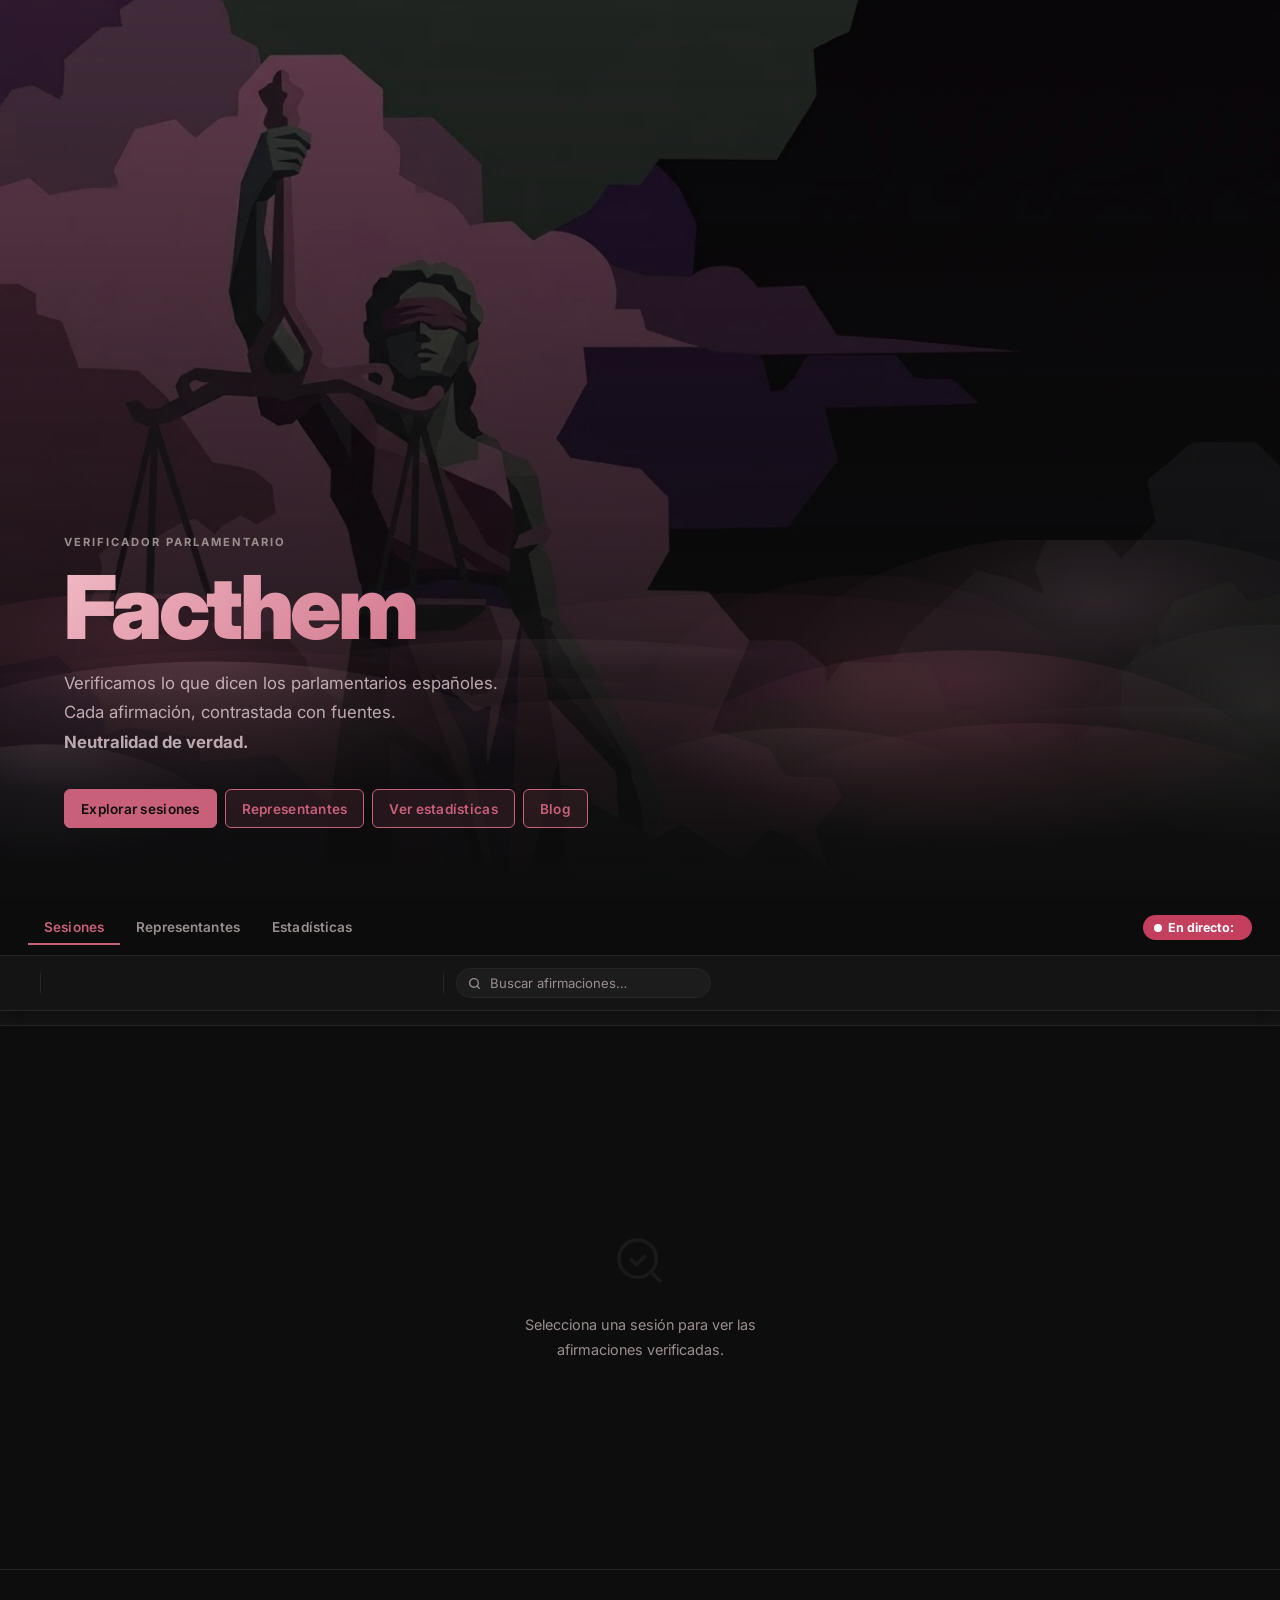
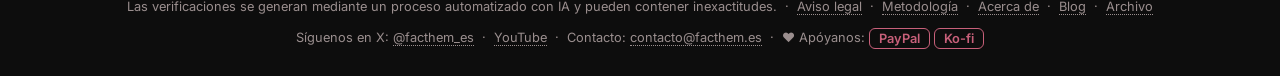
==== commit 6c762c65: "Live page at /live (noindex, banner only for listed sessions)" ====
--- a/index.html
+++ b/index.html
@@ -144,7 +144,32 @@
       <button class="tab-button" data-tab="view-estadisticas">Estadísticas</button>
     </nav>
     <span id="header-stats" aria-live="polite"></span>
+    <a class="live-banner" id="live-banner" href="/live/" hidden>
+      <span class="live-dot"></span> En directo: <span id="live-banner-title"></span>
+    </a>
   </header>
+  <script>
+    // Show the "En directo" link while the live runner is publishing. The
+    // manifest is the one mutable object of the live data plane; it says
+    // whether a session is live and its title. Polled once a minute.
+    (function () {
+      var base = 'https://live-data.facthem.es/';
+      var el = document.getElementById('live-banner');
+      function check() {
+        fetch(base + 'sessions/current.json', { cache: 'no-store' })
+          .then(function (r) { return r.ok ? r.json() : null; })
+          .then(function (m) {
+            // listed:false = a rehearsal on a real stream; the page works, the banner stays off
+            var live = m && m.status === 'live' && m.listed !== false;
+            el.hidden = !live;
+            if (live) document.getElementById('live-banner-title').textContent = m.title || 'sesión del Congreso';
+          })
+          .catch(function () { el.hidden = true; });
+      }
+      check();
+      setInterval(check, 60000);
+    })();
+  </script>
 
   <!-- ── App Views ─────────────────────────────────────────────────────────── -->
   <div class="view-container active" id="view-sesiones">
--- a/css/style.css
+++ b/css/style.css
@@ -401,6 +401,23 @@
   flex: 1;
   overflow-y: auto;
   padding: 1.5rem 1.75rem;
+}
+
+/* Scroll interno sin barra visible (mantiene el desplazamiento) */
+#claims-area,
+#sidebar,
+.search-view.active,
+.dashboard-view.active {
+  scrollbar-width: none;          /* Firefox */
+  -ms-overflow-style: none;       /* IE/Edge antiguo */
+}
+
+#claims-area::-webkit-scrollbar,
+#sidebar::-webkit-scrollbar,
+.search-view.active::-webkit-scrollbar,
+.dashboard-view.active::-webkit-scrollbar {
+  width: 0;
+  height: 0;
 }
 
 #claims-container {
@@ -623,6 +640,14 @@
   font-style: italic;
   flex: 1;
   position: relative;
+}
+
+h1.claim-text {
+  font-weight: inherit;
+  letter-spacing: normal;
+  background: none;
+  -webkit-text-fill-color: initial;
+  margin: 0;
 }
 
 .claim-text::before {
@@ -1186,7 +1211,8 @@
   margin-bottom: .2rem;
 }
 
-.stat-card--dual .stat-value {
+.stat-card--dual .stat-value,
+.stat-card--timeline .stat-value {
   font-size: 1.15rem;
   line-height: 1.3;
 }
@@ -1627,11 +1653,15 @@
   gap: 1rem;
 }
 
-.politician-panel h2 {
+.politician-panel h1 {
   font-size: 1.15rem;
   line-height: 1.25;
   font-weight: 800;
   color: var(--c-text);
+  letter-spacing: normal;
+  background: none;
+  -webkit-text-fill-color: initial;
+  margin: 0;
 }
 
 .politician-panel-meta {
@@ -1719,14 +1749,21 @@
   color: var(--c-text-muted);
 }
 
-.politician-panel-seo-note {
-  margin: -.25rem 0 0;
-  max-width: 58rem;
-  font-size: .76rem;
-  line-height: 1.5;
-  color: var(--c-text-muted);
-  opacity: .72;
-}
+.politician-panel-source {
+  margin: .15rem 0 0;
+  font-size: .72rem;
+  font-weight: 600;
+  letter-spacing: .02em;
+  text-transform: uppercase;
+  color: var(--c-text-muted);
+  opacity: .65;
+}
+.politician-panel-source-link {
+  color: inherit;
+  text-decoration: underline;
+  text-underline-offset: 2px;
+}
+.politician-panel-source-link:hover { opacity: .85; }
 
 .politician-panel-empty {
   font-size: .82rem;
@@ -2506,3 +2543,13 @@
     text-align: center;
   }
 }
+
+/* ── "En directo" link in the header, only while the live runner publishes ── */
+.live-banner {
+  display: inline-flex; align-items: center; gap: .4rem; margin-left: auto;
+  padding: .3rem .7rem; border-radius: 999px; font-size: .78rem; font-weight: 700;
+  color: #fff; background: #c43e5e; text-decoration: none; white-space: nowrap;
+}
+.live-banner:hover { background: #d84f70; }
+.live-dot { width: .5rem; height: .5rem; border-radius: 50%; background: #fff; animation: live-pulse 1.4s ease-in-out infinite; }
+@keyframes live-pulse { 0%, 100% { opacity: 1; } 50% { opacity: .35; } }
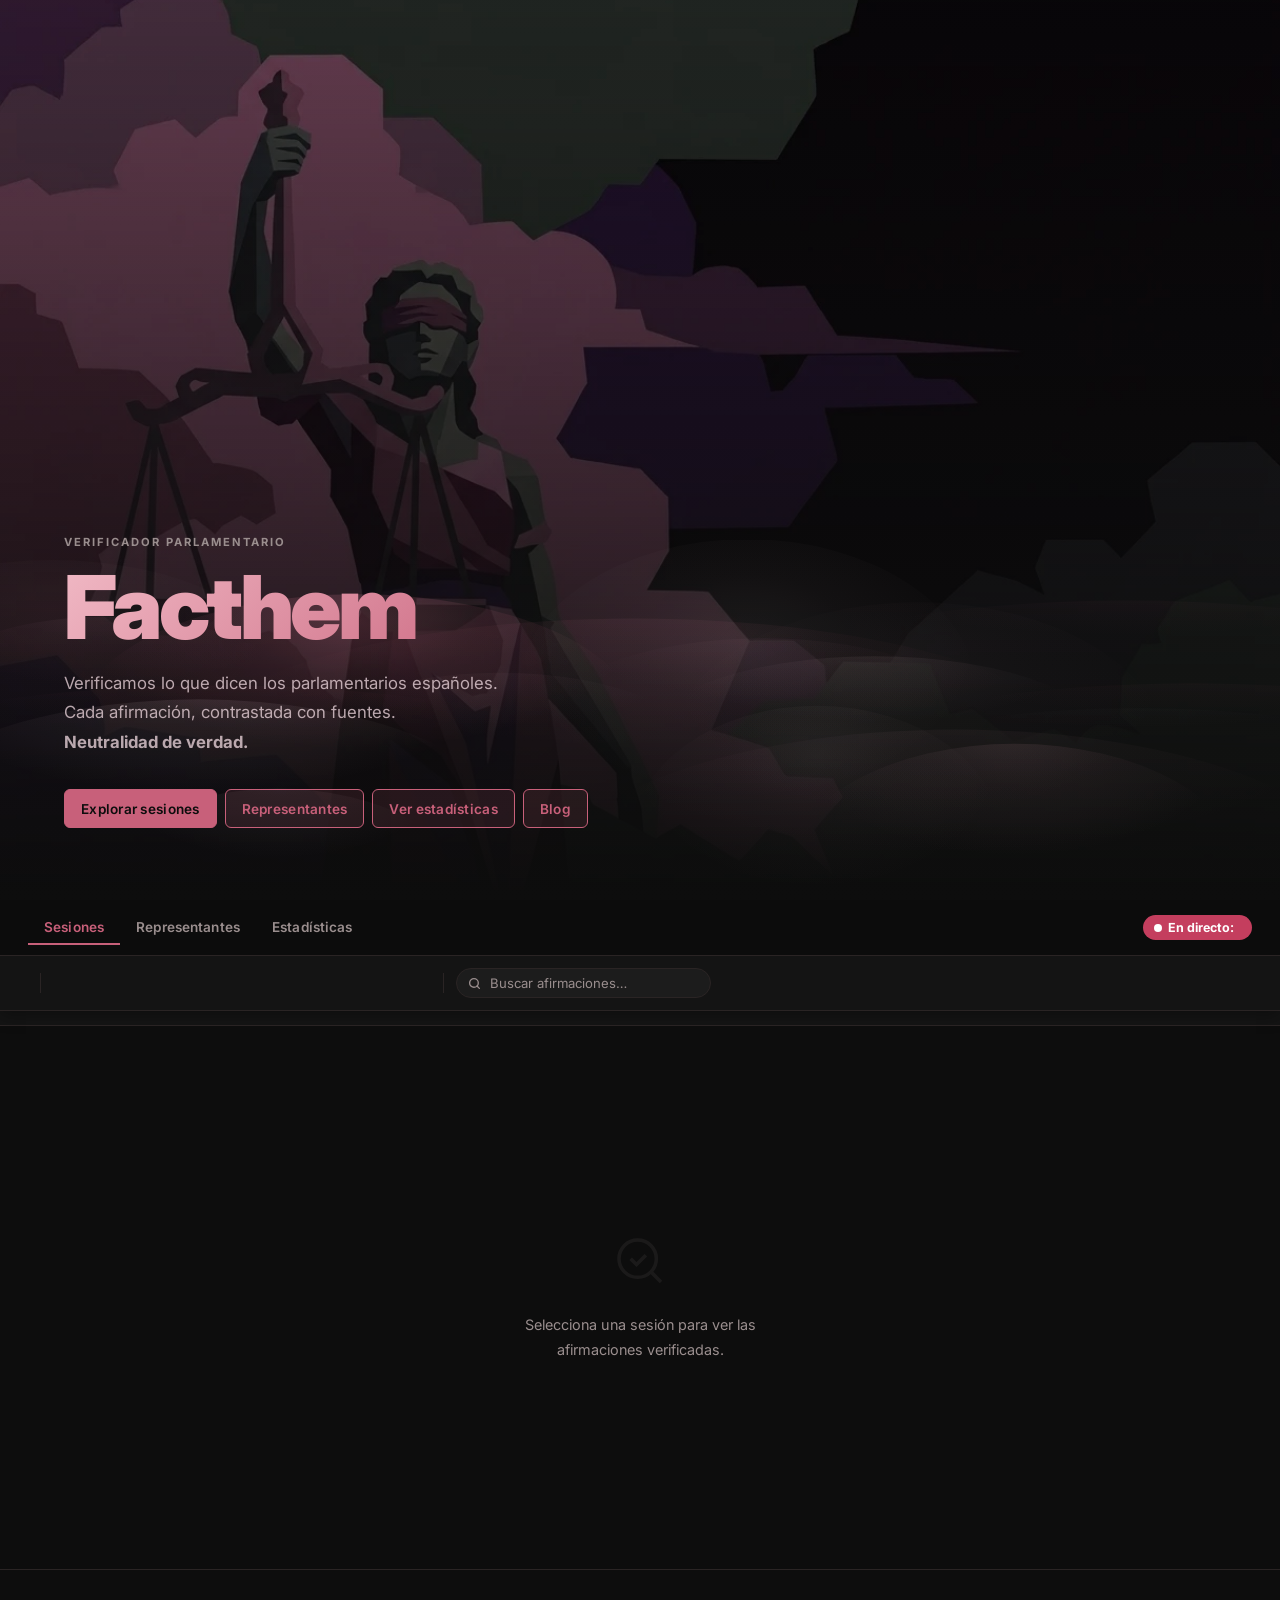
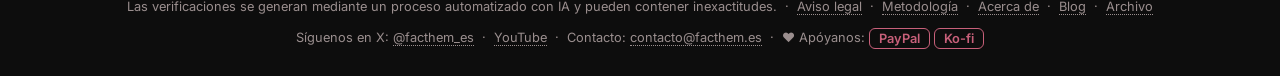
==== commit cc53aab9: "Live page moved to /directo, data from R2 (r2.dev) until the custom domain exists" ====
--- a/index.html
+++ b/index.html
@@ -144,7 +144,7 @@
       <button class="tab-button" data-tab="view-estadisticas">Estadísticas</button>
     </nav>
     <span id="header-stats" aria-live="polite"></span>
-    <a class="live-banner" id="live-banner" href="/live/" hidden>
+    <a class="live-banner" id="live-banner" href="/directo/" hidden>
       <span class="live-dot"></span> En directo: <span id="live-banner-title"></span>
     </a>
   </header>
@@ -153,7 +153,7 @@
     // manifest is the one mutable object of the live data plane; it says
     // whether a session is live and its title. Polled once a minute.
     (function () {
-      var base = 'https://live-data.facthem.es/';
+      var base = 'https://pub-4b0592b162234f079cbe05777d9aa1f2.r2.dev/';  // r2.dev until live-data.facthem.es exists
       var el = document.getElementById('live-banner');
       function check() {
         fetch(base + 'sessions/current.json', { cache: 'no-store' })
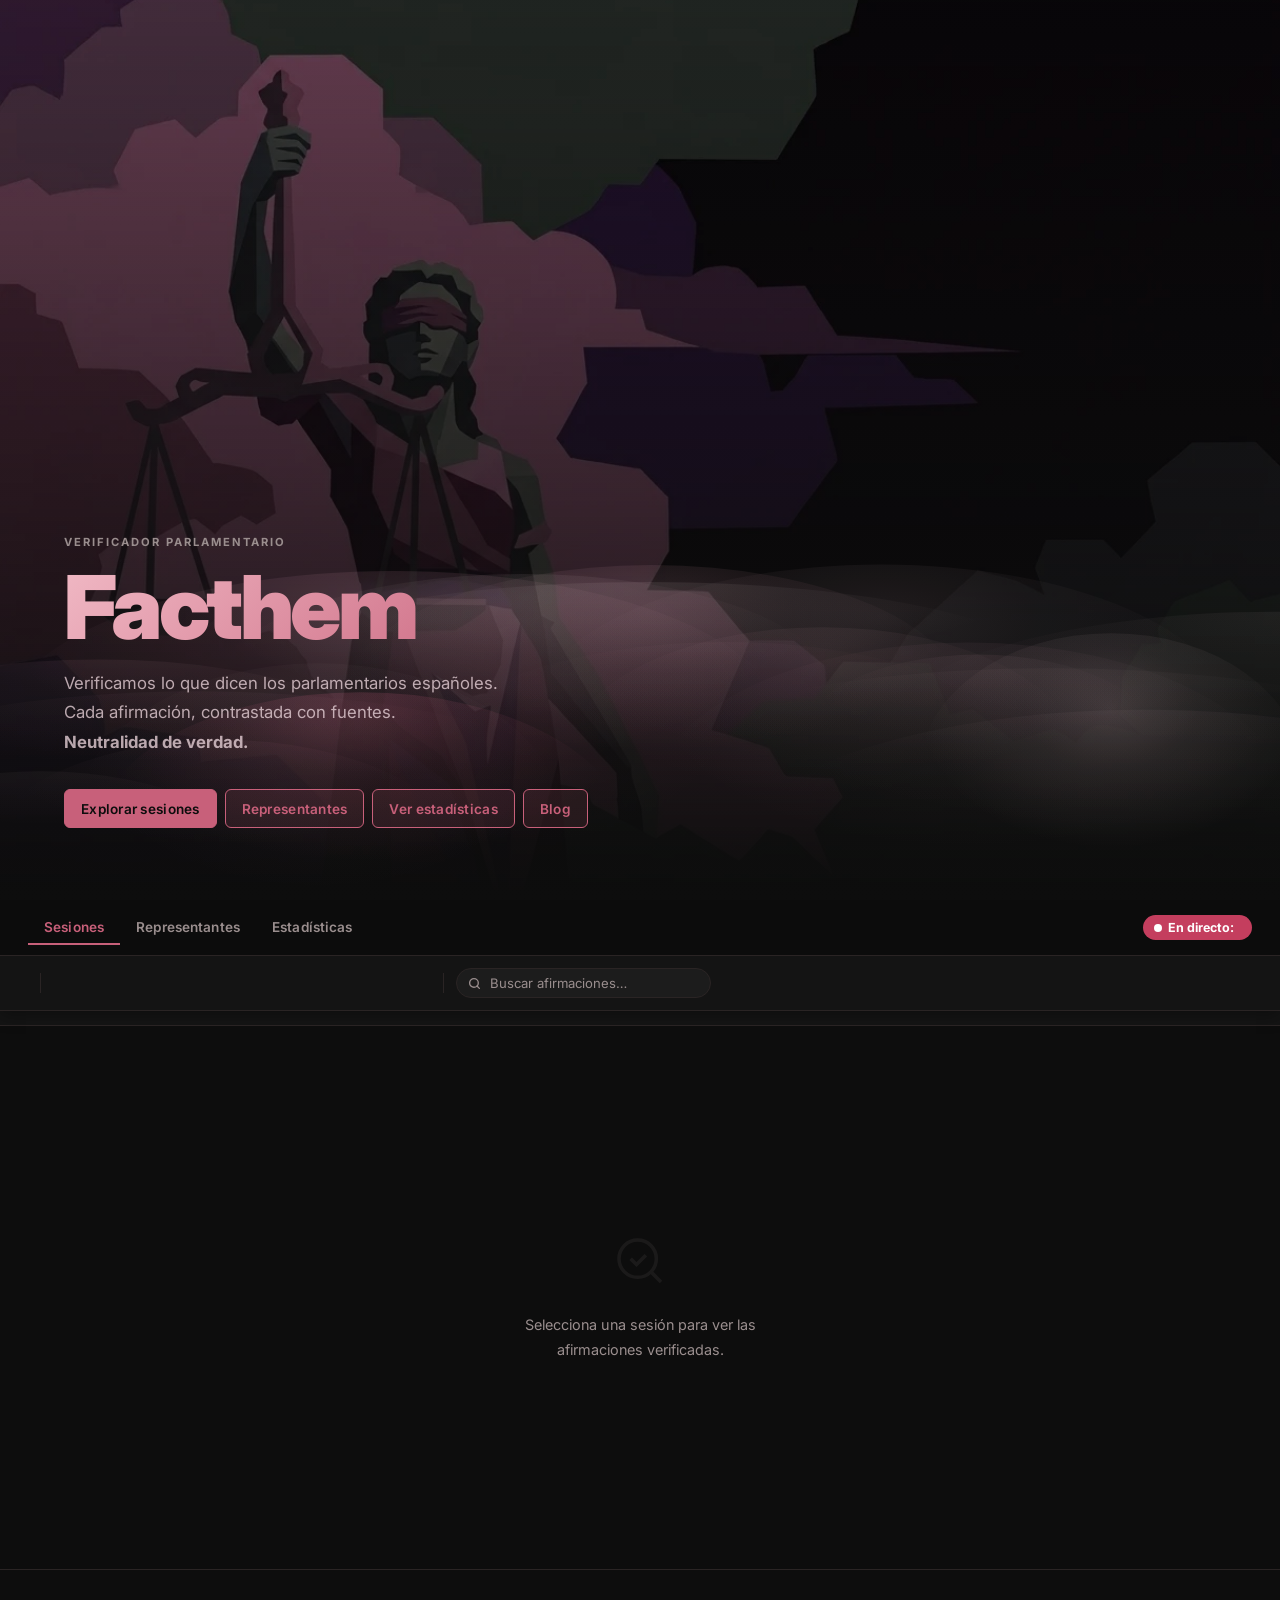
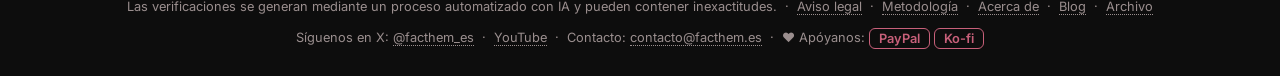
==== commit b87873a8: "Live page back at /live" ====
--- a/index.html
+++ b/index.html
@@ -144,7 +144,7 @@
       <button class="tab-button" data-tab="view-estadisticas">Estadísticas</button>
     </nav>
     <span id="header-stats" aria-live="polite"></span>
-    <a class="live-banner" id="live-banner" href="/directo/" hidden>
+    <a class="live-banner" id="live-banner" href="/live/" hidden>
       <span class="live-dot"></span> En directo: <span id="live-banner-title"></span>
     </a>
   </header>
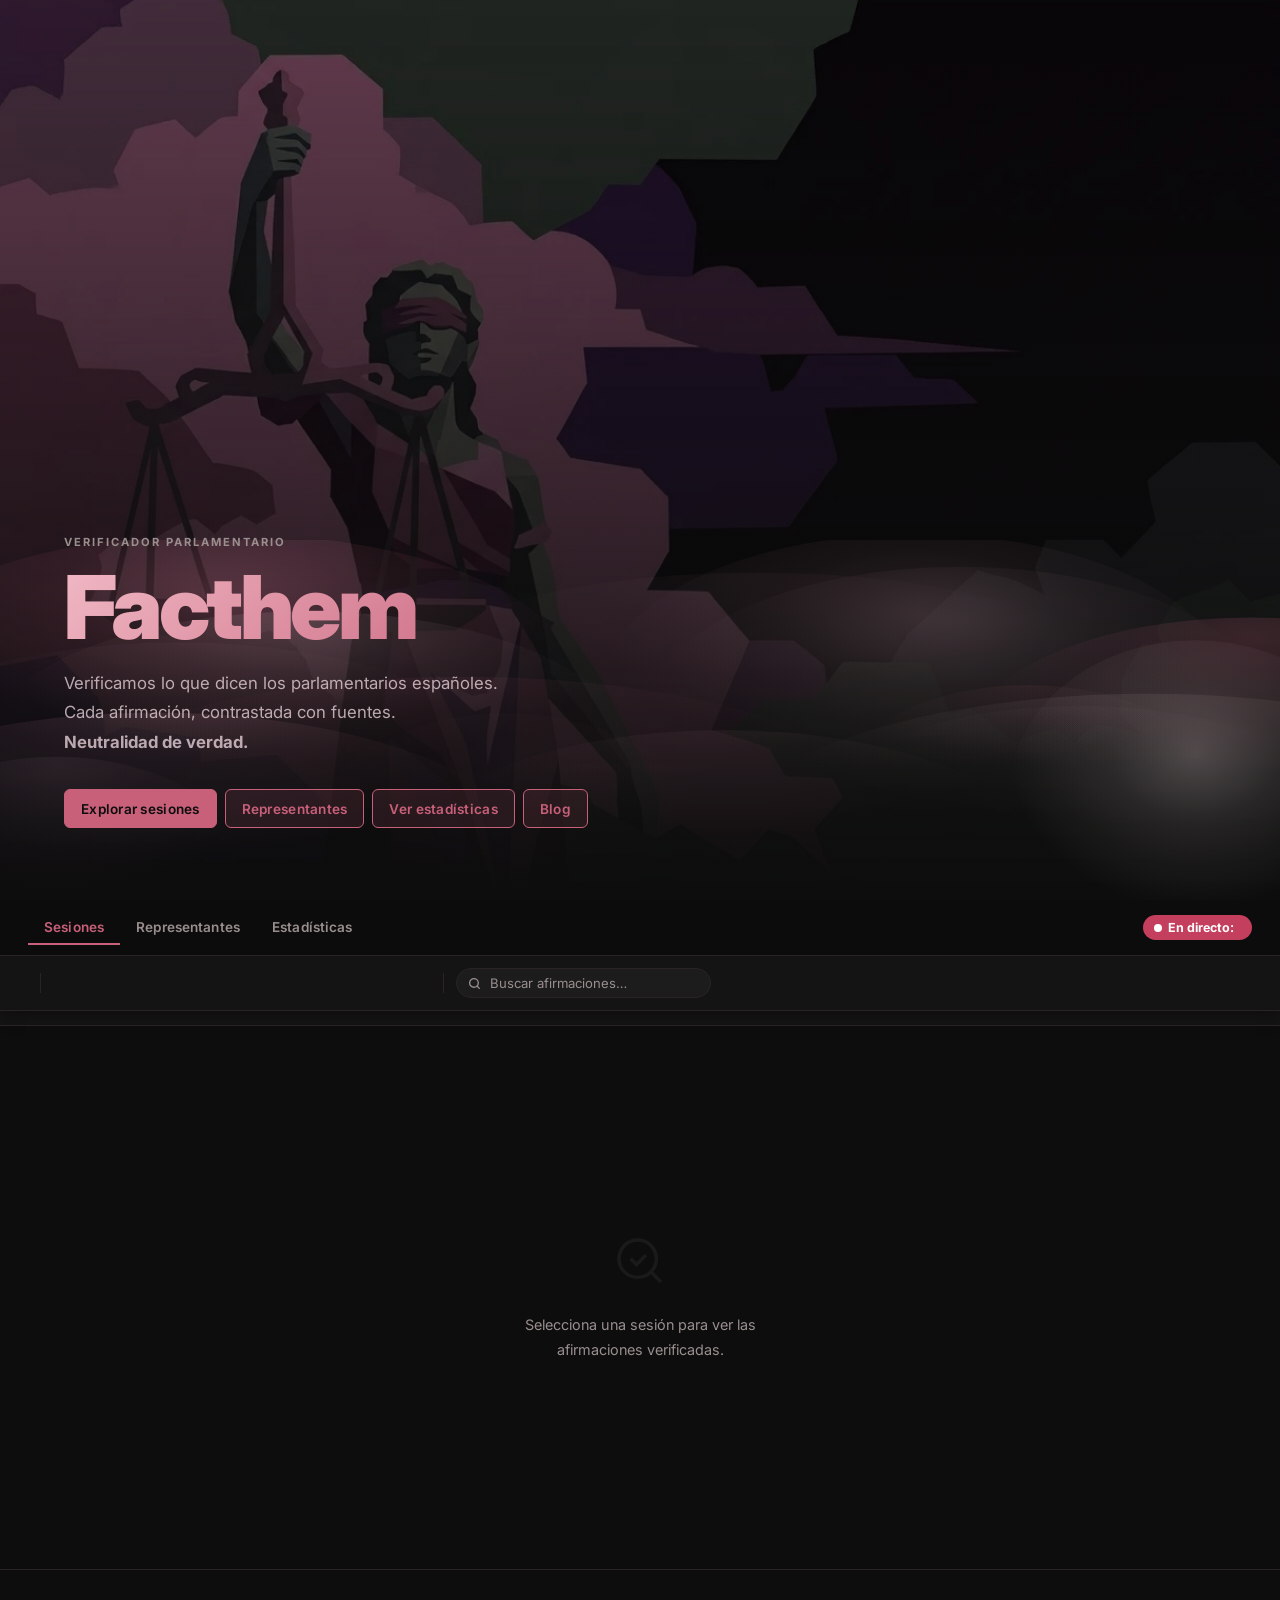
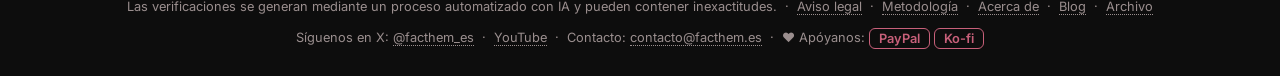
==== commit 4183f7a0: "Index: keep the 'En directo' banner hidden while the live page is in testing Co-Authored-By: Claude " ====
--- a/index.html
+++ b/index.html
@@ -153,8 +153,12 @@
     // manifest is the one mutable object of the live data plane; it says
     // whether a session is live and its title. Polled once a minute.
     (function () {
+      // Kill switch: the live page is unannounced while it is being tested.
+      // Flip to true to let the banner follow the manifest again.
+      var LIVE_BANNER_ENABLED = false;
       var base = 'https://pub-4b0592b162234f079cbe05777d9aa1f2.r2.dev/';  // r2.dev until live-data.facthem.es exists
       var el = document.getElementById('live-banner');
+      if (!LIVE_BANNER_ENABLED) { el.hidden = true; return; }
       function check() {
         fetch(base + 'sessions/current.json', { cache: 'no-store' })
           .then(function (r) { return r.ok ? r.json() : null; })
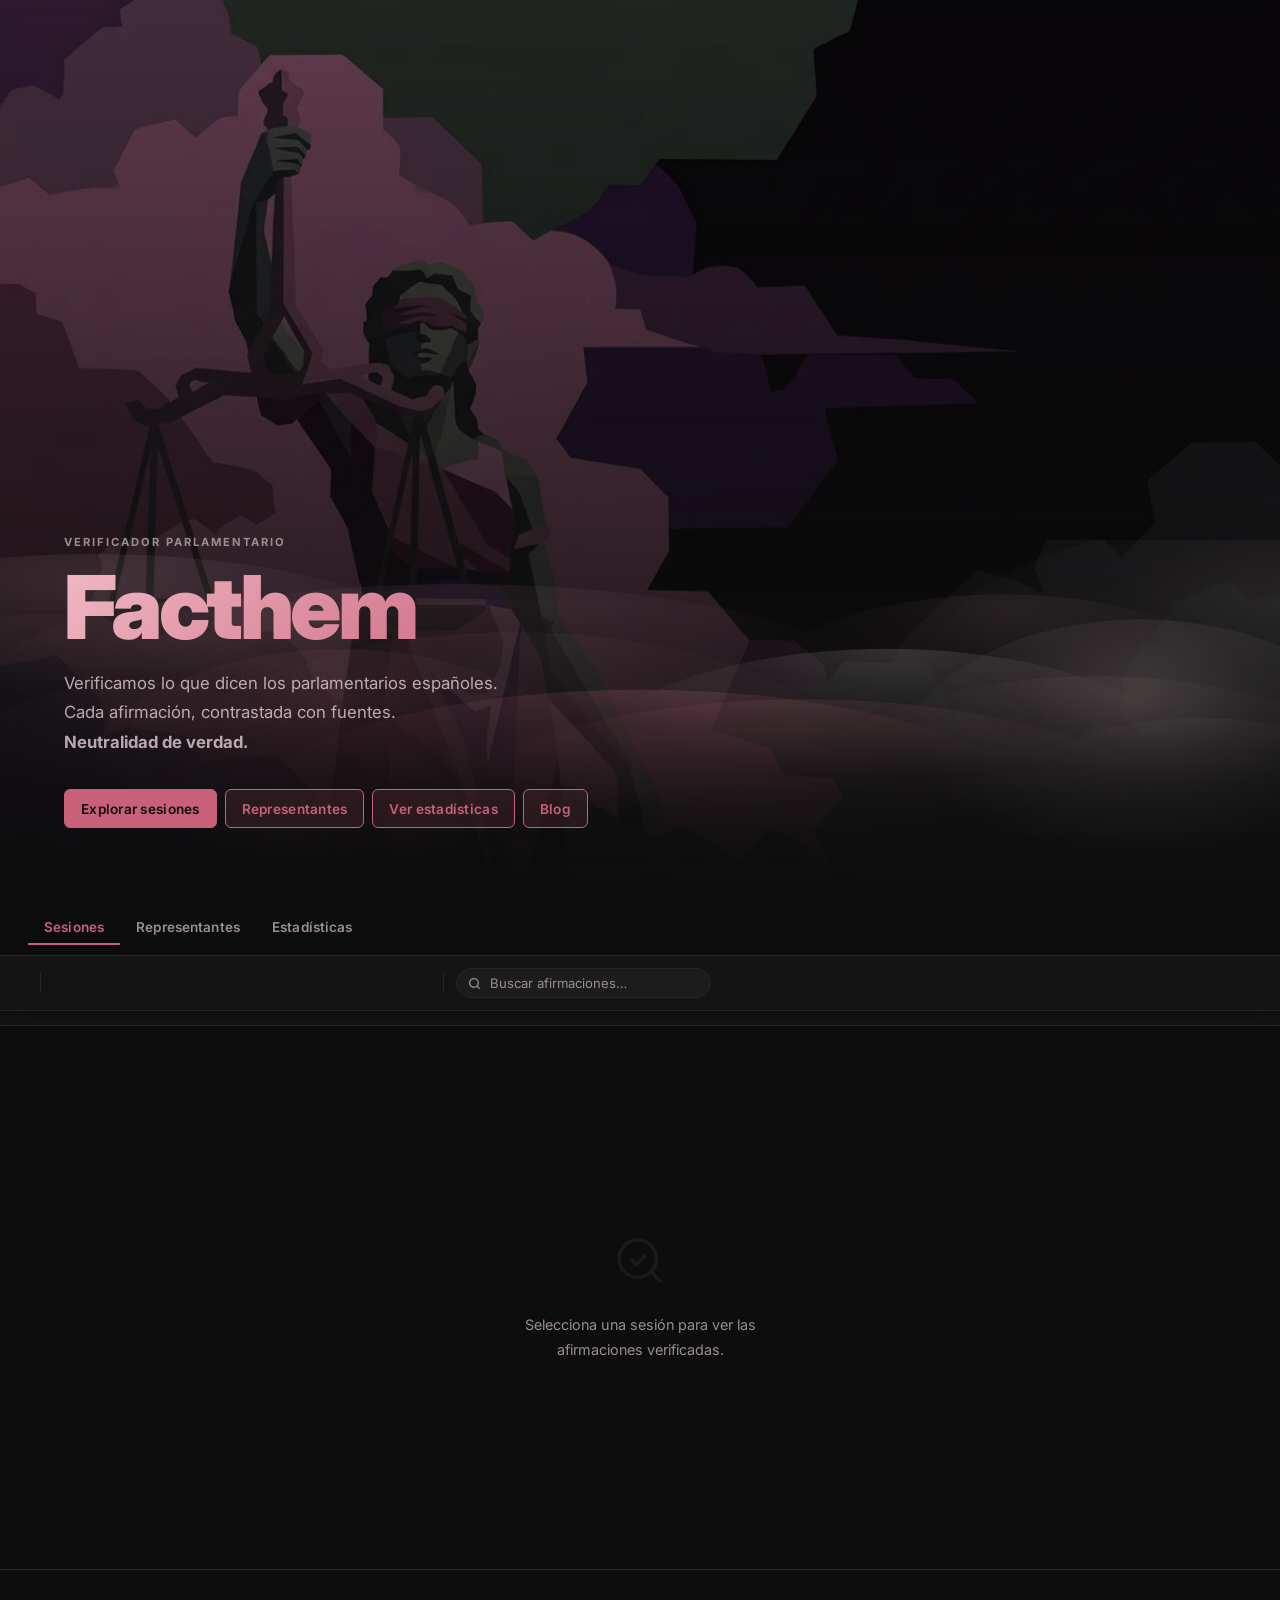
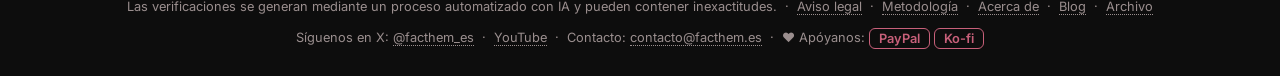
==== commit d9fa6f18: "index: remove the En directo header pill" ====
--- a/index.html
+++ b/index.html
@@ -144,36 +144,7 @@
       <button class="tab-button" data-tab="view-estadisticas">Estadísticas</button>
     </nav>
     <span id="header-stats" aria-live="polite"></span>
-    <a class="live-banner" id="live-banner" href="/live/" hidden>
-      <span class="live-dot"></span> En directo: <span id="live-banner-title"></span>
-    </a>
   </header>
-  <script>
-    // Show the "En directo" link while the live runner is publishing. The
-    // manifest is the one mutable object of the live data plane; it says
-    // whether a session is live and its title. Polled once a minute.
-    (function () {
-      // Kill switch: the live page is unannounced while it is being tested.
-      // Flip to true to let the banner follow the manifest again.
-      var LIVE_BANNER_ENABLED = false;
-      var base = 'https://pub-4b0592b162234f079cbe05777d9aa1f2.r2.dev/';  // r2.dev until live-data.facthem.es exists
-      var el = document.getElementById('live-banner');
-      if (!LIVE_BANNER_ENABLED) { el.hidden = true; return; }
-      function check() {
-        fetch(base + 'sessions/current.json', { cache: 'no-store' })
-          .then(function (r) { return r.ok ? r.json() : null; })
-          .then(function (m) {
-            // listed:false = a rehearsal on a real stream; the page works, the banner stays off
-            var live = m && m.status === 'live' && m.listed !== false;
-            el.hidden = !live;
-            if (live) document.getElementById('live-banner-title').textContent = m.title || 'sesión del Congreso';
-          })
-          .catch(function () { el.hidden = true; });
-      }
-      check();
-      setInterval(check, 60000);
-    })();
-  </script>
 
   <!-- ── App Views ─────────────────────────────────────────────────────────── -->
   <div class="view-container active" id="view-sesiones">
--- a/css/style.css
+++ b/css/style.css
@@ -2543,13 +2543,3 @@
     text-align: center;
   }
 }
-
-/* ── "En directo" link in the header, only while the live runner publishes ── */
-.live-banner {
-  display: inline-flex; align-items: center; gap: .4rem; margin-left: auto;
-  padding: .3rem .7rem; border-radius: 999px; font-size: .78rem; font-weight: 700;
-  color: #fff; background: #c43e5e; text-decoration: none; white-space: nowrap;
-}
-.live-banner:hover { background: #d84f70; }
-.live-dot { width: .5rem; height: .5rem; border-radius: 50%; background: #fff; animation: live-pulse 1.4s ease-in-out infinite; }
-@keyframes live-pulse { 0%, 100% { opacity: 1; } 50% { opacity: .35; } }
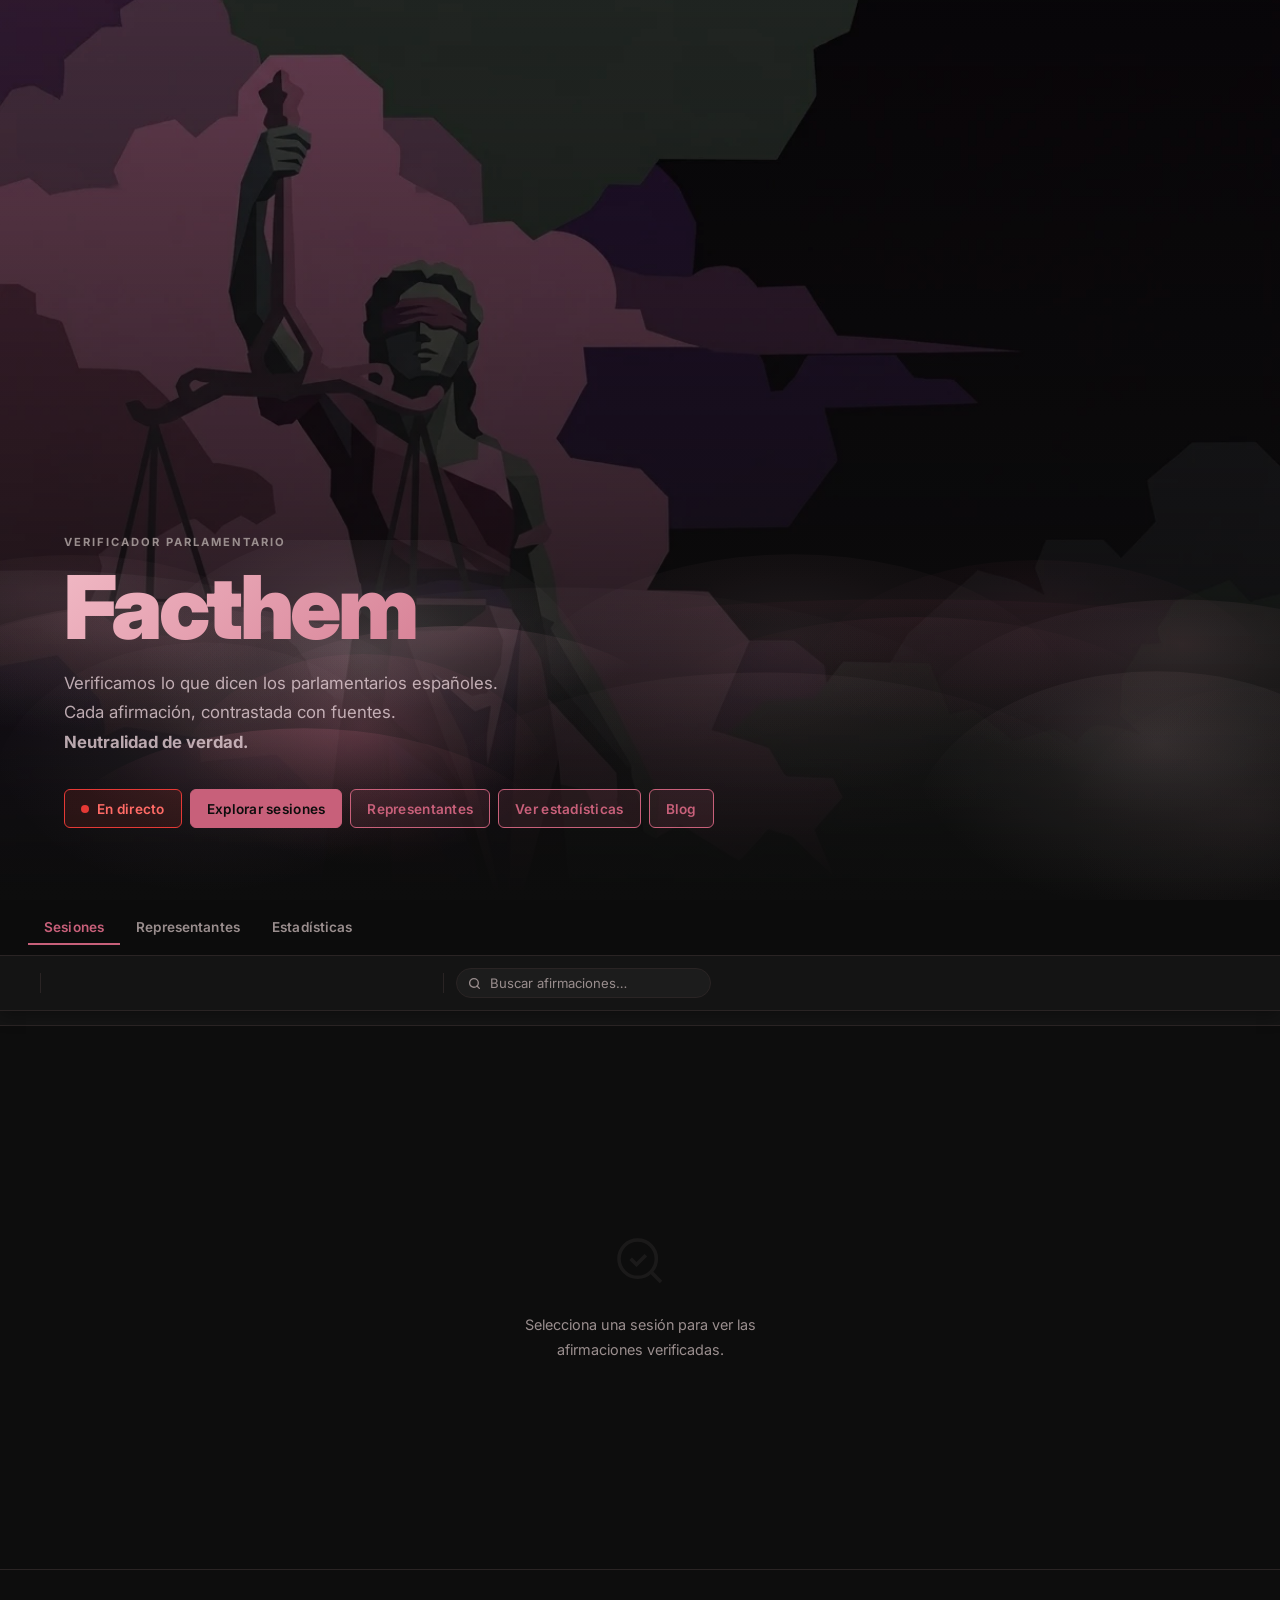
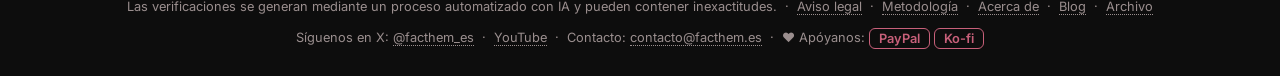
==== commit c6ac0587: "Home: 'En directo' hero button linking to /live/ Pulsing red dot, full-width on mobile. Hero content" ====
--- a/index.html
+++ b/index.html
@@ -105,7 +105,7 @@
   <link rel="preload" as="image" href="/assets/portada.webp" fetchpriority="high" />
   <link rel="preload" href="https://fonts.googleapis.com/css2?family=Inter:wght@400;500;600;700;800;900&display=swap" as="style" onload="this.onload=null;this.rel='stylesheet'" />
   <noscript><link rel="stylesheet" href="https://fonts.googleapis.com/css2?family=Inter:wght@400;500;600;700;800;900&display=swap" /></noscript>
-  <link rel="stylesheet" href="css/style.css?v=20260521-salary-seo" />
+  <link rel="stylesheet" href="css/style.css?v=20261119-live-cta2" />
   <!-- Google Tag Manager — deferred to avoid render-blocking -->
   <script>
     window.addEventListener('load', function() {
@@ -128,6 +128,7 @@
         <br><b>Neutralidad de verdad.</b>
       </p>
       <div class="hero-actions">
+        <a class="hero-cta hero-cta--live" href="/live/"><span class="live-dot" aria-hidden="true"></span>En directo</a>
         <a class="hero-cta hero-cta--primary" href="#app-header" data-cta="sesiones">Explorar sesiones</a>
         <a class="hero-cta hero-cta--secondary" href="#app-header" data-cta="busqueda">Representantes</a>
         <a class="hero-cta hero-cta--secondary" href="#app-header" data-cta="estadisticas">Ver estadísticas</a>
--- a/css/style.css
+++ b/css/style.css
@@ -90,7 +90,7 @@
 .hero-content {
   position: relative;
   z-index: 2;
-  max-width: 600px;
+  max-width: 760px;
 }
 
 .hero-tagline {
@@ -141,6 +141,7 @@
   letter-spacing: .02em;
   transition: background .15s, color .15s, border-color .15s;
   cursor: pointer;
+  white-space: nowrap;
 }
 
 .hero-cta--primary {
@@ -162,6 +163,35 @@
 
 .hero-cta--secondary:hover {
   background: rgba(200, 96, 122, .22);
+}
+
+.hero-cta--live {
+  background: rgba(229, 57, 53, .12);
+  border: 1px solid #e53935;
+  color: #ff6b66;
+}
+
+.hero-cta--live:hover {
+  background: rgba(229, 57, 53, .24);
+}
+
+.live-dot {
+  width: .5rem;
+  height: .5rem;
+  border-radius: 50%;
+  background: #e53935;
+  box-shadow: 0 0 0 0 rgba(229, 57, 53, .7);
+  animation: live-pulse 1.6s ease-out infinite;
+}
+
+@keyframes live-pulse {
+  0%   { box-shadow: 0 0 0 0 rgba(229, 57, 53, .7); }
+  70%  { box-shadow: 0 0 0 .45rem rgba(229, 57, 53, 0); }
+  100% { box-shadow: 0 0 0 0 rgba(229, 57, 53, 0); }
+}
+
+@media (prefers-reduced-motion: reduce) {
+  .live-dot { animation: none; }
 }
 
 /* ── Header ───────────────────────────────────────────────────────────────── */
@@ -1967,6 +1997,10 @@
   .hero-cta {
     flex: 0 0 calc(50% - .25rem);
     justify-content: center;
+  }
+
+  .hero-cta--live {
+    flex-basis: 100%;
   }
 
   .dashboard-view {
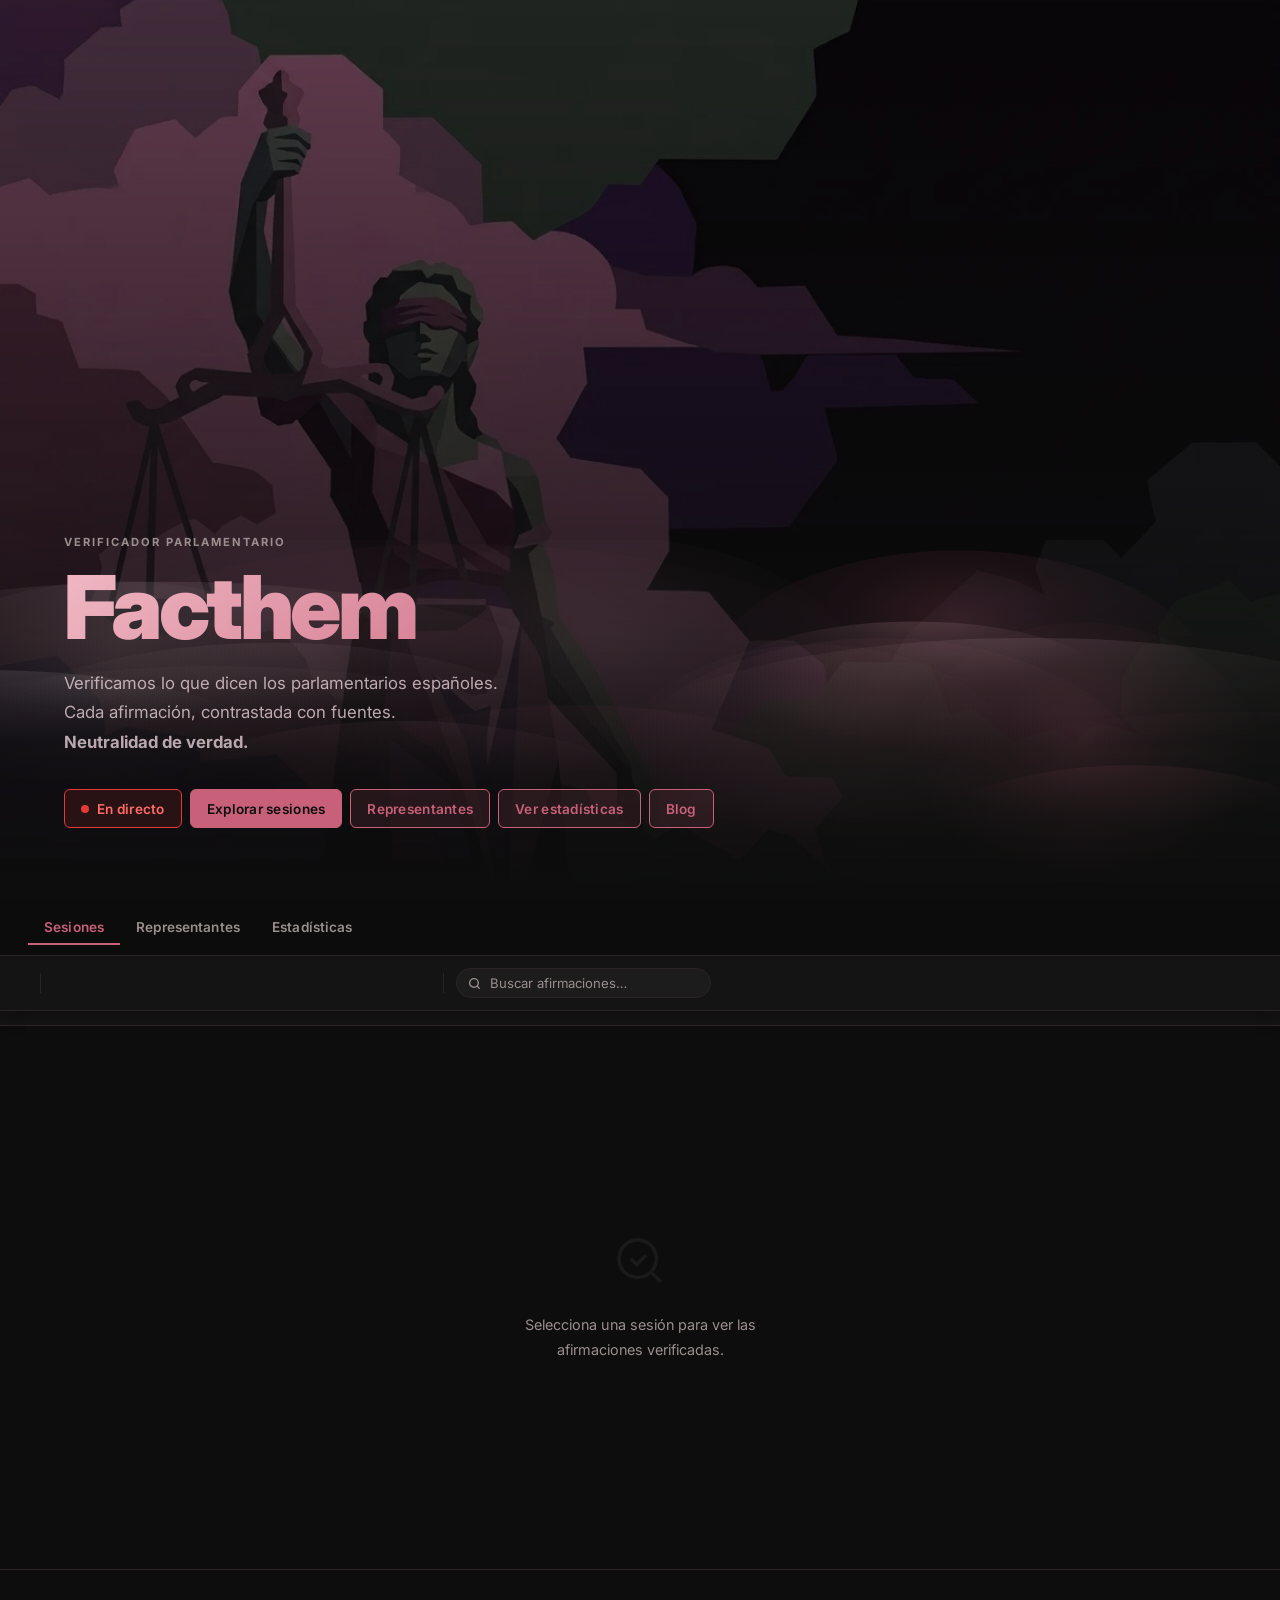
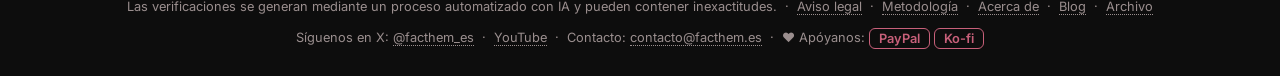
==== commit ad1e610c: "Redirect the old single-page URLs to the new pages A small script at the top of index.html's <head> " ====
--- a/index.html
+++ b/index.html
@@ -3,6 +3,7 @@
 <head>
   <meta charset="UTF-8" />
   <meta name="viewport" content="width=device-width, initial-scale=1.0" />
+  <!--#redirects--><script>(function(){var q=new URLSearchParams(location.search),t=(q.get('tab')||'').toLowerCase(),p=q.get('politician'),c=(q.get('claim')||'').trim().toLowerCase(),s=q.get('q'),h=location.hash,go=function(u){location.replace(u)},e=encodeURIComponent;if(c){var d=document.documentElement;d.style.visibility='hidden';var stay=function(){q.delete('claim');d.style.visibility='';history.replaceState(null,'',location.pathname+(q.toString()?'?'+q:'')+h)};fetch('/assets/claim-ids/'+e(c.slice(0,2))+'.json').then(function(r){return r.ok?r.json():{}}).then(function(m){m[c]?go('/claim/'+m[c]+'.html'+h):stay()}).catch(stay);return}if(p)return go('/politician/'+e(p)+'.html');if(/^(parlamentari[oe]s|busqueda|representantes)$/.test(t))return go('/representantes.html'+(s?'?q='+e(s):''));if(/^(estadisticas|statistics)$/.test(t))return go('/estadisticas.html');if(s)return go('/representantes.html?q='+e(s));})();</script><!--/redirects-->
   <title>Facthem — salarios y verificaciones de políticos del Congreso</title>
   <meta name="description" content="Consulta afirmaciones verificadas y salarios públicos de políticos del Congreso: sueldo mensual, salario anual, complementos e indemnizaciones de diputados y representantes." />
 
